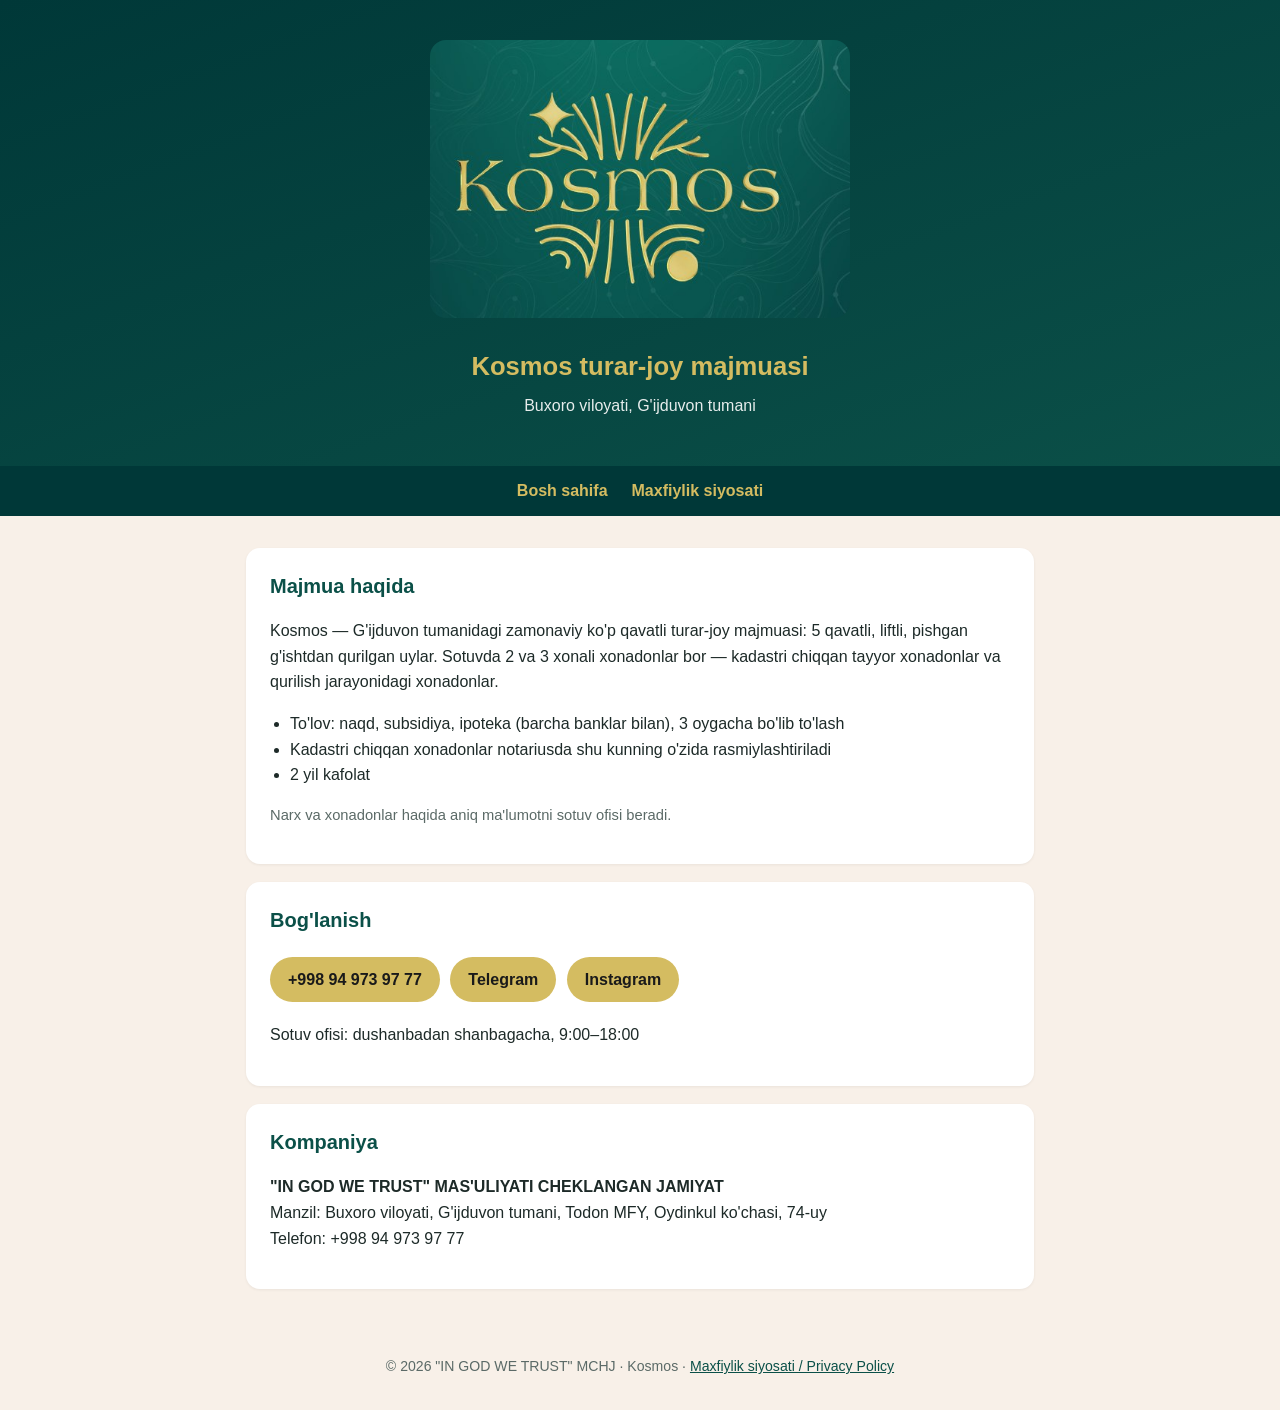
==== index.html @ af7443c2 "Add files via upload" ====
<!doctype html>
<html lang="uz">
<head>
<meta charset="utf-8">
<meta name="viewport" content="width=device-width, initial-scale=1">
<title>Kosmos turar-joy majmuasi — G'ijduvon</title>
<meta name="description" content="Kosmos turar-joy majmuasi, G'ijduvon tumani. Quruvchi: &quot;IN GOD WE TRUST&quot; MCHJ.">
<link rel="stylesheet" href="style.css">
</head>
<body>
<header>
  <img src="logo.jpg" alt="Kosmos logotipi">
  <h1>Kosmos turar-joy majmuasi</h1>
  <p>Buxoro viloyati, G'ijduvon tumani</p>
</header>
<nav><a href="index.html">Bosh sahifa</a><a href="maxfiylik.html">Maxfiylik siyosati</a></nav>
<main>
  <section>
    <h2>Majmua haqida</h2>
    <p>Kosmos — G'ijduvon tumanidagi zamonaviy ko'p qavatli turar-joy majmuasi: 5 qavatli, liftli, pishgan g'ishtdan qurilgan uylar. Sotuvda 2 va 3 xonali xonadonlar bor — kadastri chiqqan tayyor xonadonlar va qurilish jarayonidagi xonadonlar.</p>
    <ul>
      <li>To'lov: naqd, subsidiya, ipoteka (barcha banklar bilan), 3 oygacha bo'lib to'lash</li>
      <li>Kadastri chiqqan xonadonlar notariusda shu kunning o'zida rasmiylashtiriladi</li>
      <li>2 yil kafolat</li>
    </ul>
    <p class="muted">Narx va xonadonlar haqida aniq ma'lumotni sotuv ofisi beradi.</p>
  </section>
  <section class="contact">
    <h2>Bog'lanish</h2>
    <p><a class="btn" href="tel:+998949739777">+998 94 973 97 77</a>
       <a class="btn" href="https://t.me/KosmosTJM1">Telegram</a>
       <a class="btn" href="https://www.instagram.com/kosmos_gijduvon/">Instagram</a></p>
    <p>Sotuv ofisi: dushanbadan shanbagacha, 9:00–18:00</p>
  </section>
  <section>
    <h2>Kompaniya</h2>
    <p><b>"IN GOD WE TRUST" MAS'ULIYATI CHEKLANGAN JAMIYAT</b><br>
       Manzil: Buxoro viloyati, G'ijduvon tumani, Todon MFY, Oydinkul ko'chasi, 74-uy<br>
       Telefon: +998 94 973 97 77</p>
  </section>
</main>
<footer>© 2026 "IN GOD WE TRUST" MCHJ · Kosmos · <a href="maxfiylik.html">Maxfiylik siyosati / Privacy Policy</a></footer>
</body>
</html>
---- style.css ----
:root {
  --green: #0B5048;
  --green-dark: #003838;
  --gold: #D4BC61;
  --cream: #F8F0E8;
  --text: #1d2a28;
  --muted: #5b6a67;
}
* { box-sizing: border-box; }
body {
  margin: 0;
  font-family: -apple-system, "Segoe UI", Roboto, Arial, sans-serif;
  color: var(--text);
  background: var(--cream);
  line-height: 1.6;
}
a { color: var(--green); }
header {
  background: linear-gradient(160deg, var(--green-dark), var(--green));
  color: #fff;
  text-align: center;
  padding: 40px 16px 48px;
}
header img { width: 100%; max-width: 420px; border-radius: 16px; }
header h1 { margin: 20px 0 6px; font-size: 1.6rem; color: var(--gold); font-weight: 700; }
header p { margin: 0; opacity: .9; }
nav { text-align: center; padding: 12px 16px; background: var(--green-dark); }
nav a { color: var(--gold); margin: 0 12px; text-decoration: none; font-weight: 600; }
main { max-width: 820px; margin: 0 auto; padding: 32px 16px 48px; }
section { background: #fff; border-radius: 14px; padding: 22px 24px; margin-bottom: 18px; box-shadow: 0 1px 3px rgba(0,0,0,.06); }
h2 { color: var(--green); margin-top: 0; font-size: 1.25rem; }
h3 { color: var(--green); font-size: 1.05rem; margin-bottom: 4px; }
ul { padding-left: 20px; }
.contact a.btn {
  display: inline-block; background: var(--gold); color: #1a1a1a; text-decoration: none;
  padding: 10px 18px; border-radius: 999px; font-weight: 700; margin: 4px 6px 4px 0;
}
.muted { color: var(--muted); font-size: .92rem; }
footer { text-align: center; color: var(--muted); font-size: .88rem; padding: 0 16px 32px; }
.lang { border-top: 1px solid #e5ddd3; margin-top: 28px; padding-top: 18px; }
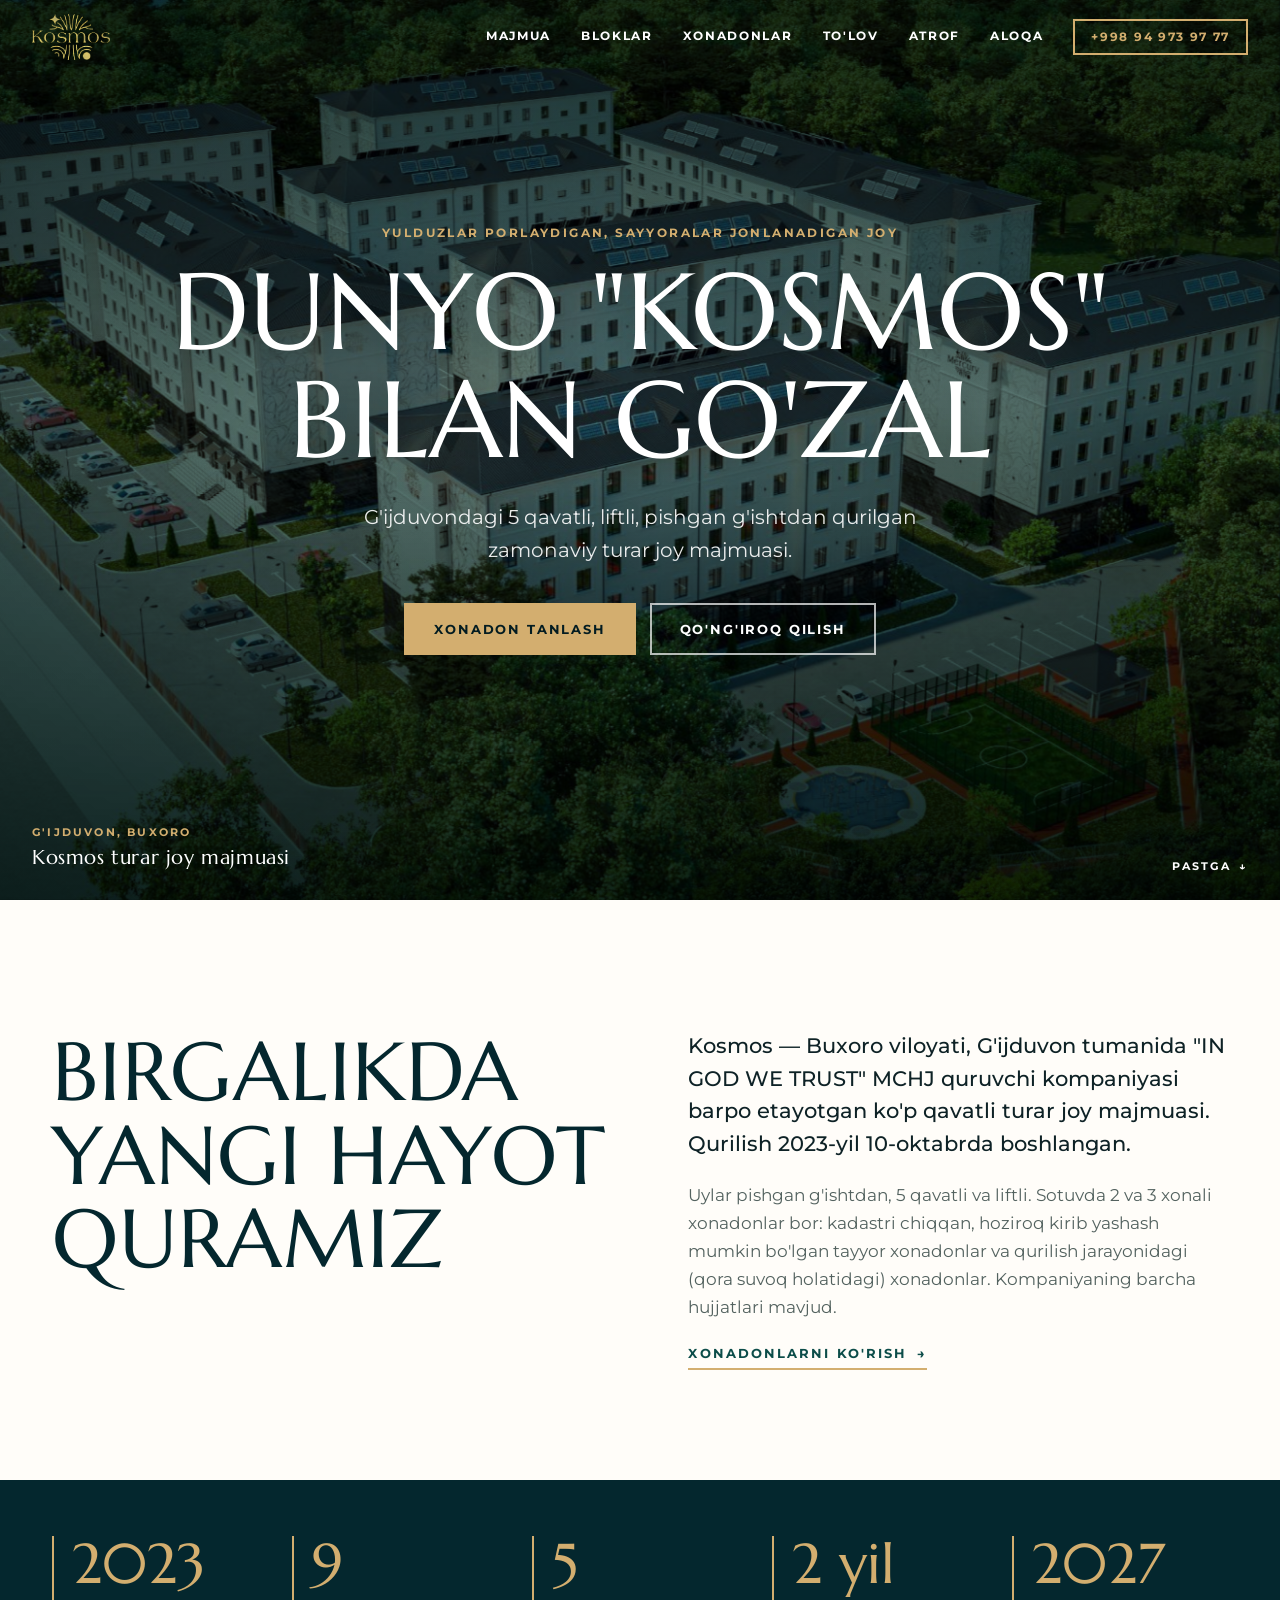
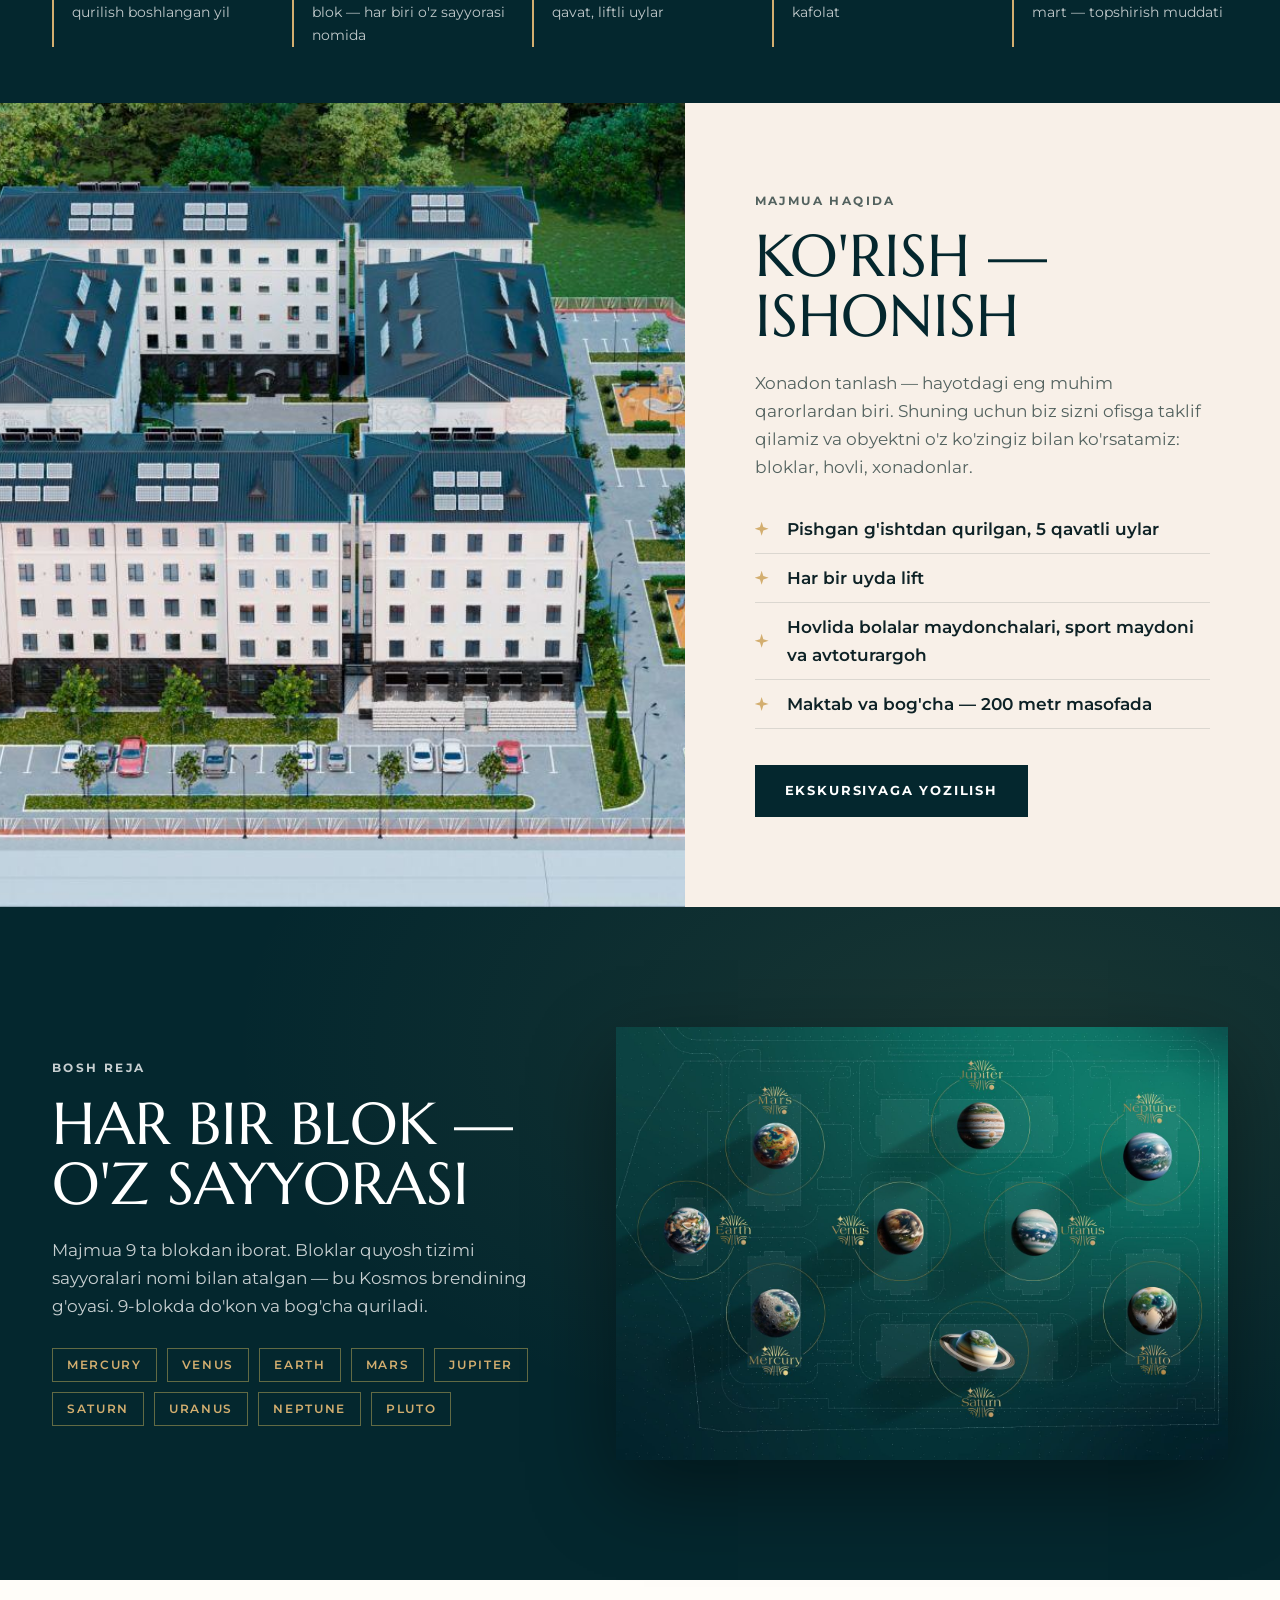
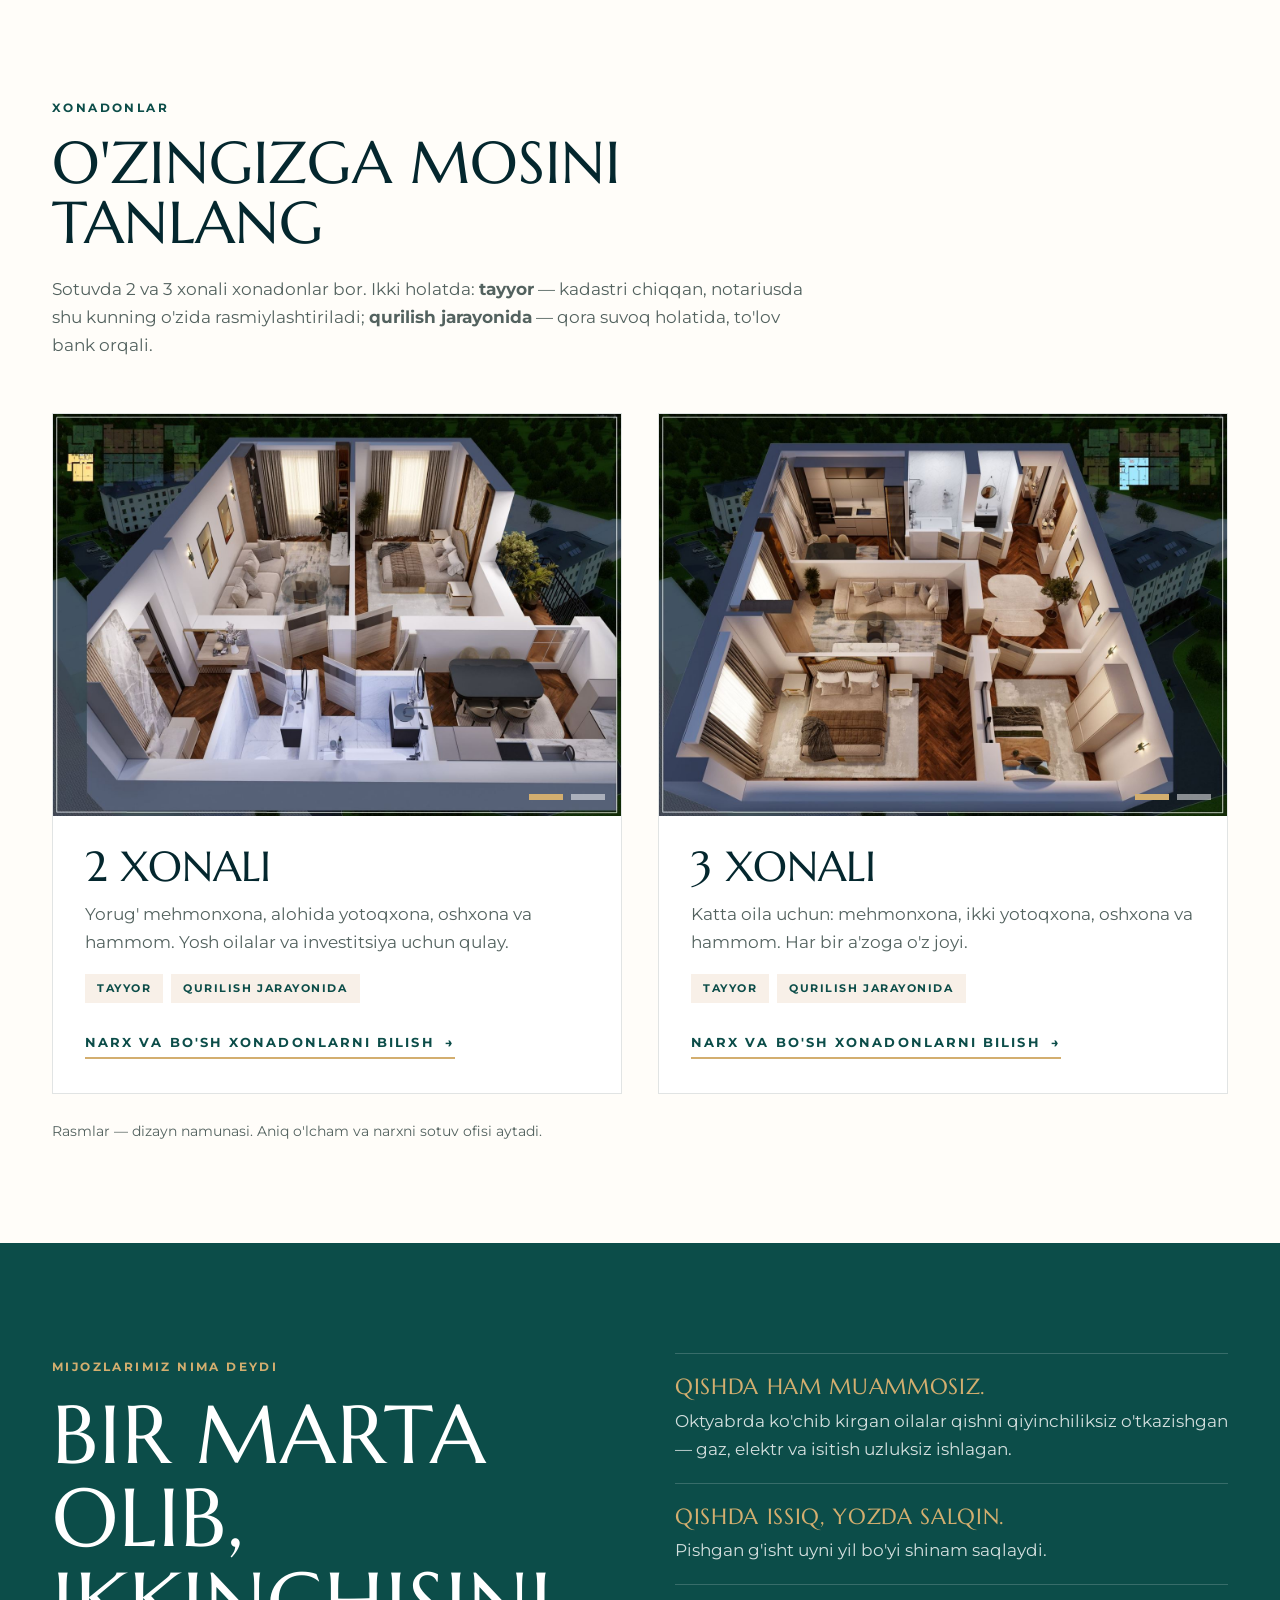
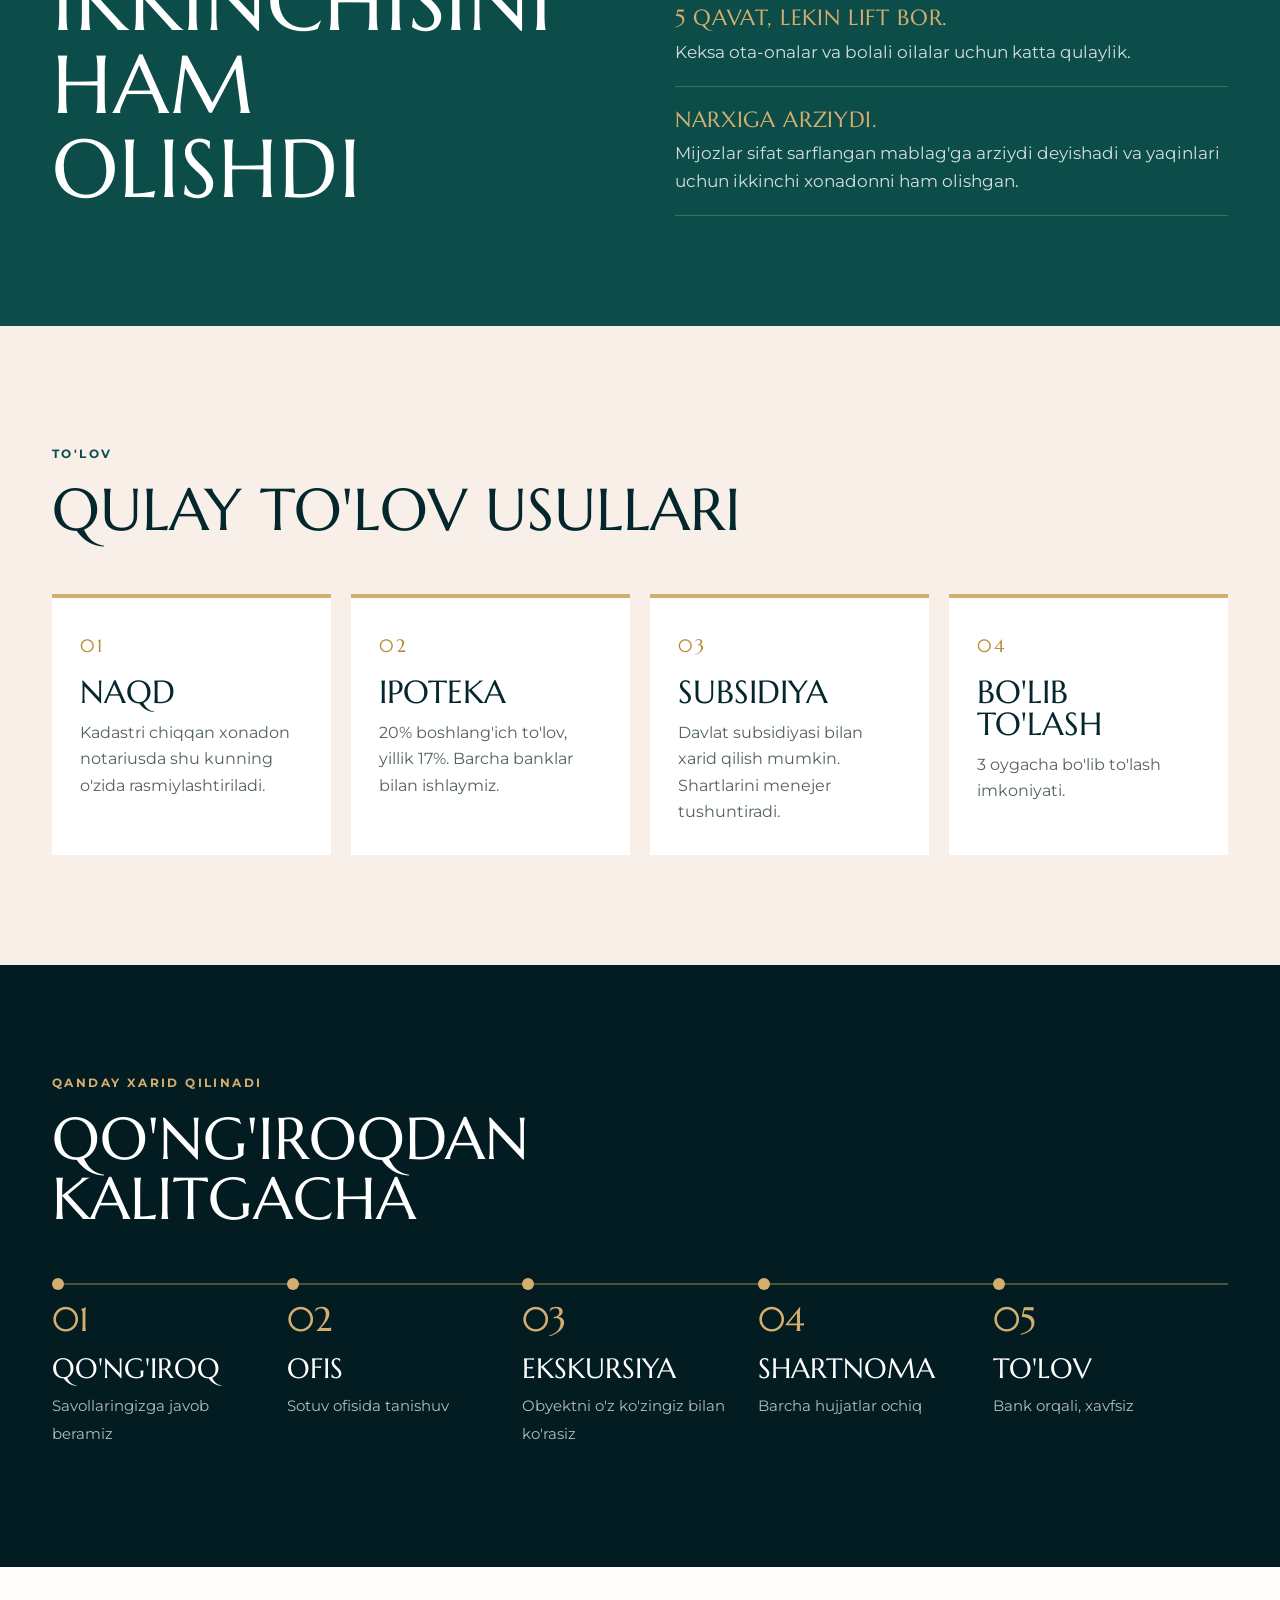
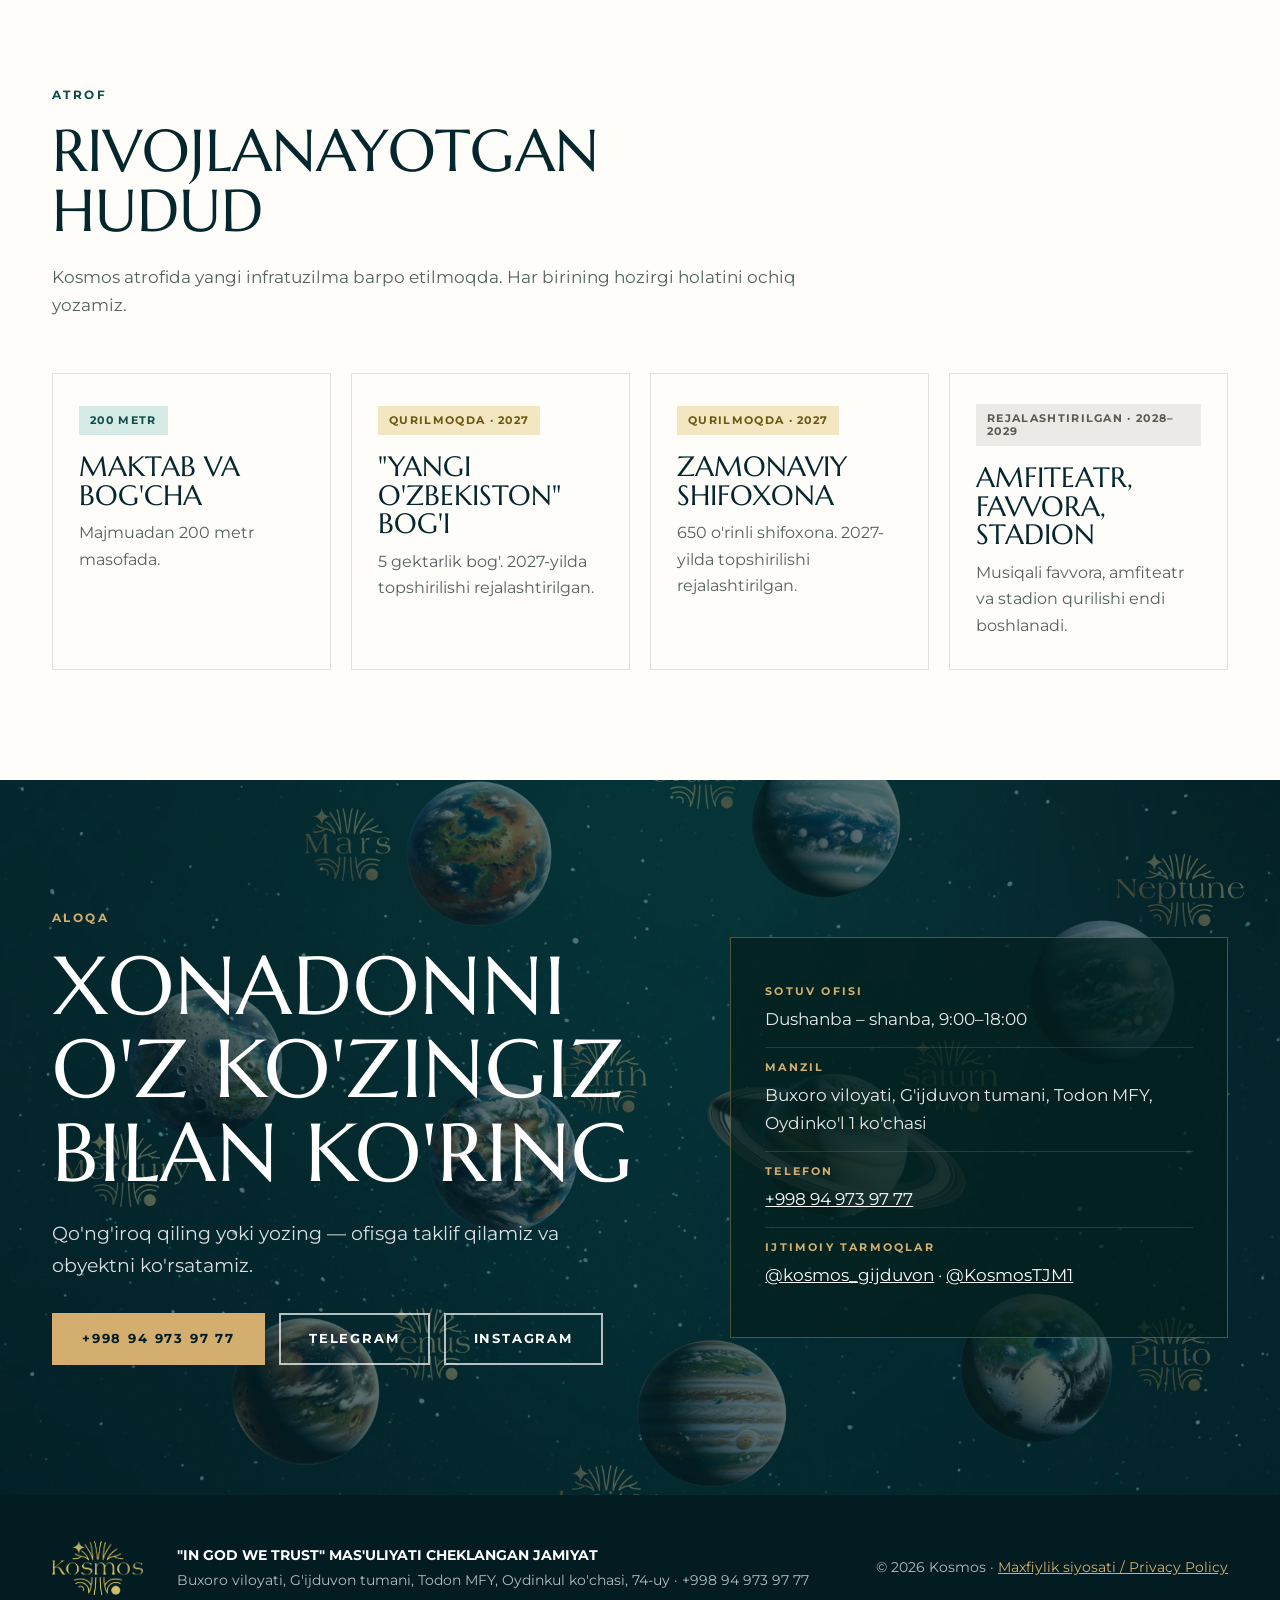
==== commit 7eccfe0b: "Add files via upload" ====
--- a/index.html
+++ b/index.html
@@ -3,42 +3,294 @@
 <head>
 <meta charset="utf-8">
 <meta name="viewport" content="width=device-width, initial-scale=1">
-<title>Kosmos turar-joy majmuasi — G'ijduvon</title>
-<meta name="description" content="Kosmos turar-joy majmuasi, G'ijduvon tumani. Quruvchi: &quot;IN GOD WE TRUST&quot; MCHJ.">
-<link rel="stylesheet" href="style.css">
+<title>Kosmos turar joy majmuasi — G'ijduvon</title>
+<meta name="description" content="Kosmos — G'ijduvondagi 5 qavatli, liftli, pishgan g'ishtdan qurilgan turar joy majmuasi. 2 va 3 xonali xonadonlar: tayyor (kadastrli) va qurilish jarayonidagi. Quruvchi: &quot;IN GOD WE TRUST&quot; MCHJ.">
+<meta name="theme-color" content="#062F2B">
+<meta property="og:title" content="Kosmos turar joy majmuasi — G'ijduvon">
+<meta property="og:description" content="5 qavatli, liftli, pishgan g'ishtdan qurilgan uylar. 2 va 3 xonali xonadonlar.">
+<meta property="og:image" content="https://kosmostjm.uz/majmua.jpg">
+<meta property="og:url" content="https://kosmostjm.uz/">
+<link rel="icon" href="logo-gold.png">
+<link rel="preconnect" href="https://fonts.googleapis.com">
+<link rel="preconnect" href="https://fonts.gstatic.com" crossorigin>
+<link href="https://fonts.googleapis.com/css2?family=Marcellus&family=Montserrat:wght@400;500;600;700&display=swap" rel="stylesheet">
+<link rel="stylesheet" href="site.css">
 </head>
 <body>
-<header>
-  <img src="logo.jpg" alt="Kosmos logotipi">
-  <h1>Kosmos turar-joy majmuasi</h1>
-  <p>Buxoro viloyati, G'ijduvon tumani</p>
+
+<header class="nav" id="nav">
+  <div class="nav__inner">
+    <a class="nav__logo" href="#top" aria-label="Kosmos — bosh sahifa"><img src="logo-gold.png" alt="Kosmos"></a>
+    <nav class="nav__links" id="menu" aria-label="Asosiy menyu">
+      <a href="#majmua">Majmua</a>
+      <a href="#bloklar">Bloklar</a>
+      <a href="#xonadonlar">Xonadonlar</a>
+      <a href="#tolov">To'lov</a>
+      <a href="#atrof">Atrof</a>
+      <a href="#aloqa">Aloqa</a>
+      <a class="nav__call" href="tel:+998949739777">+998 94 973 97 77</a>
+    </nav>
+    <button class="nav__burger" id="burger" aria-label="Menyuni ochish" aria-expanded="false" aria-controls="menu"><span></span><span></span><span></span></button>
+  </div>
 </header>
-<nav><a href="index.html">Bosh sahifa</a><a href="maxfiylik.html">Maxfiylik siyosati</a></nav>
-<main>
-  <section>
-    <h2>Majmua haqida</h2>
-    <p>Kosmos — G'ijduvon tumanidagi zamonaviy ko'p qavatli turar-joy majmuasi: 5 qavatli, liftli, pishgan g'ishtdan qurilgan uylar. Sotuvda 2 va 3 xonali xonadonlar bor — kadastri chiqqan tayyor xonadonlar va qurilish jarayonidagi xonadonlar.</p>
-    <ul>
-      <li>To'lov: naqd, subsidiya, ipoteka (barcha banklar bilan), 3 oygacha bo'lib to'lash</li>
-      <li>Kadastri chiqqan xonadonlar notariusda shu kunning o'zida rasmiylashtiriladi</li>
-      <li>2 yil kafolat</li>
-    </ul>
-    <p class="muted">Narx va xonadonlar haqida aniq ma'lumotni sotuv ofisi beradi.</p>
-  </section>
-  <section class="contact">
-    <h2>Bog'lanish</h2>
-    <p><a class="btn" href="tel:+998949739777">+998 94 973 97 77</a>
-       <a class="btn" href="https://t.me/KosmosTJM1">Telegram</a>
-       <a class="btn" href="https://www.instagram.com/kosmos_gijduvon/">Instagram</a></p>
-    <p>Sotuv ofisi: dushanbadan shanbagacha, 9:00–18:00</p>
-  </section>
-  <section>
-    <h2>Kompaniya</h2>
-    <p><b>"IN GOD WE TRUST" MAS'ULIYATI CHEKLANGAN JAMIYAT</b><br>
-       Manzil: Buxoro viloyati, G'ijduvon tumani, Todon MFY, Oydinkul ko'chasi, 74-uy<br>
-       Telefon: +998 94 973 97 77</p>
+
+<main id="top">
+
+  <!-- HERO -->
+  <section class="hero">
+    <img class="hero__bg" src="majmua.jpg" alt="Kosmos turar joy majmuasining umumiy ko'rinishi">
+    <div class="hero__tint"></div>
+    <div class="hero__content">
+      <p class="eyebrow">Yulduzlar porlaydigan, sayyoralar jonlanadigan joy</p>
+      <h1 class="hero__title">Dunyo "Kosmos"<br>bilan go'zal</h1>
+      <p class="hero__lead">G'ijduvondagi 5 qavatli, liftli, pishgan g'ishtdan qurilgan zamonaviy turar joy majmuasi.</p>
+      <div class="hero__cta">
+        <a class="btn btn--gold" href="#xonadonlar">Xonadon tanlash</a>
+        <a class="btn btn--ghost" href="tel:+998949739777">Qo'ng'iroq qilish</a>
+      </div>
+    </div>
+    <div class="hero__foot">
+      <div class="hero__place"><span>G'ijduvon, Buxoro</span><b>Kosmos turar joy majmuasi</b></div>
+      <a class="hero__scroll" href="#majmua">Pastga <i aria-hidden="true">↓</i></a>
+    </div>
+  </section>
+
+  <!-- INTRO -->
+  <section class="intro reveal" id="majmua">
+    <div class="wrap intro__grid">
+      <h2 class="h-display">Birgalikda<br>yangi hayot<br>quramiz</h2>
+      <div>
+        <p class="lead">Kosmos — Buxoro viloyati, G'ijduvon tumanida "IN GOD WE TRUST" MCHJ quruvchi kompaniyasi barpo etayotgan ko'p qavatli turar joy majmuasi. Qurilish 2023-yil 10-oktabrda boshlangan.</p>
+        <p>Uylar pishgan g'ishtdan, 5 qavatli va liftli. Sotuvda 2 va 3 xonali xonadonlar bor: kadastri chiqqan, hoziroq kirib yashash mumkin bo'lgan tayyor xonadonlar va qurilish jarayonidagi (qora suvoq holatidagi) xonadonlar. Kompaniyaning barcha hujjatlari mavjud.</p>
+        <a class="link-arrow" href="#xonadonlar">Xonadonlarni ko'rish</a>
+      </div>
+    </div>
+  </section>
+
+  <!-- STATS -->
+  <section class="stats">
+    <div class="wrap stats__grid">
+      <div class="stat"><b>2023</b><span>qurilish boshlangan yil</span></div>
+      <div class="stat"><b>9</b><span>blok — har biri o'z sayyorasi nomida</span></div>
+      <div class="stat"><b>5</b><span>qavat, liftli uylar</span></div>
+      <div class="stat"><b>2 yil</b><span>kafolat</span></div>
+      <div class="stat"><b>2027</b><span>mart — topshirish muddati</span></div>
+    </div>
+  </section>
+
+  <!-- SEEING IS BELIEVING -->
+  <section class="split reveal">
+    <div class="split__img"><img src="hero.jpg" alt="Kosmos majmuasi: bloklar, hovli va bolalar maydonchalari" loading="lazy"></div>
+    <div class="split__text">
+      <p class="eyebrow eyebrow--dark">Majmua haqida</p>
+      <h2 class="h-section">Ko'rish — ishonish</h2>
+      <p>Xonadon tanlash — hayotdagi eng muhim qarorlardan biri. Shuning uchun biz sizni ofisga taklif qilamiz va obyektni o'z ko'zingiz bilan ko'rsatamiz: bloklar, hovli, xonadonlar.</p>
+      <ul class="ticks">
+        <li>Pishgan g'ishtdan qurilgan, 5 qavatli uylar</li>
+        <li>Har bir uyda lift</li>
+        <li>Hovlida bolalar maydonchalari, sport maydoni va avtoturargoh</li>
+        <li>Maktab va bog'cha — 200 metr masofada</li>
+      </ul>
+      <a class="btn btn--dark" href="#aloqa">Ekskursiyaga yozilish</a>
+    </div>
+  </section>
+
+  <!-- BLOCKS -->
+  <section class="blocks" id="bloklar">
+    <div class="wrap blocks__grid reveal">
+      <div class="blocks__text">
+        <p class="eyebrow">Bosh reja</p>
+        <h2 class="h-section h-section--light">Har bir blok —<br>o'z sayyorasi</h2>
+        <p>Majmua 9 ta blokdan iborat. Bloklar quyosh tizimi sayyoralari nomi bilan atalgan — bu Kosmos brendining g'oyasi. 9-blokda do'kon va bog'cha quriladi.</p>
+        <ul class="planets">
+          <li>Mercury</li><li>Venus</li><li>Earth</li><li>Mars</li><li>Jupiter</li><li>Saturn</li><li>Uranus</li><li>Neptune</li><li>Pluto</li>
+        </ul>
+      </div>
+      <figure class="blocks__img"><img src="reja-sayyoralar.jpg" alt="Kosmos bosh rejasi: har bir blok o'z sayyorasi nomida" loading="lazy"></figure>
+    </div>
+  </section>
+
+  <!-- APARTMENTS -->
+  <section class="flats" id="xonadonlar">
+    <div class="wrap">
+      <div class="section-head reveal">
+        <p class="eyebrow eyebrow--dark">Xonadonlar</p>
+        <h2 class="h-section">O'zingizga mosini tanlang</h2>
+        <p>Sotuvda 2 va 3 xonali xonadonlar bor. Ikki holatda: <b>tayyor</b> — kadastri chiqqan, notariusda shu kunning o'zida rasmiylashtiriladi; <b>qurilish jarayonida</b> — qora suvoq holatida, to'lov bank orqali.</p>
+      </div>
+      <div class="flats__grid">
+        <article class="flat reveal">
+          <div class="flat__gallery" data-gallery>
+            <img src="2-xonali-1.jpg" alt="2 xonali xonadon dizayn ko'rinishi" loading="lazy">
+            <div class="flat__thumbs">
+              <button aria-label="1-rasm" class="is-on" data-src="2-xonali-1.jpg"></button>
+              <button aria-label="2-rasm" data-src="2-xonali-2.jpg"></button>
+            </div>
+          </div>
+          <div class="flat__body">
+            <h3>2 xonali</h3>
+            <p>Yorug' mehmonxona, alohida yotoqxona, oshxona va hammom. Yosh oilalar va investitsiya uchun qulay.</p>
+            <div class="tags"><span>Tayyor</span><span>Qurilish jarayonida</span></div>
+            <a class="link-arrow" href="https://t.me/KosmosTJM1" target="_blank" rel="noopener">Narx va bo'sh xonadonlarni bilish</a>
+          </div>
+        </article>
+        <article class="flat reveal">
+          <div class="flat__gallery" data-gallery>
+            <img src="3-xonali-1.jpg" alt="3 xonali xonadon dizayn ko'rinishi" loading="lazy">
+            <div class="flat__thumbs">
+              <button aria-label="1-rasm" class="is-on" data-src="3-xonali-1.jpg"></button>
+              <button aria-label="2-rasm" data-src="3-xonali-2.jpg"></button>
+            </div>
+          </div>
+          <div class="flat__body">
+            <h3>3 xonali</h3>
+            <p>Katta oila uchun: mehmonxona, ikki yotoqxona, oshxona va hammom. Har bir a'zoga o'z joyi.</p>
+            <div class="tags"><span>Tayyor</span><span>Qurilish jarayonida</span></div>
+            <a class="link-arrow" href="https://t.me/KosmosTJM1" target="_blank" rel="noopener">Narx va bo'sh xonadonlarni bilish</a>
+          </div>
+        </article>
+      </div>
+      <p class="note">Rasmlar — dizayn namunasi. Aniq o'lcham va narxni sotuv ofisi aytadi.</p>
+    </div>
+  </section>
+
+  <!-- CLIENTS -->
+  <section class="voices reveal">
+    <div class="wrap voices__grid">
+      <div>
+        <p class="eyebrow">Mijozlarimiz nima deydi</p>
+        <h2 class="h-display h-display--light">Bir marta olib,<br>ikkinchisini ham<br>olishdi</h2>
+      </div>
+      <ul class="voices__list">
+        <li><b>Qishda ham muammosiz.</b> Oktyabrda ko'chib kirgan oilalar qishni qiyinchiliksiz o'tkazishgan — gaz, elektr va isitish uzluksiz ishlagan.</li>
+        <li><b>Qishda issiq, yozda salqin.</b> Pishgan g'isht uyni yil bo'yi shinam saqlaydi.</li>
+        <li><b>5 qavat, lekin lift bor.</b> Keksa ota-onalar va bolali oilalar uchun katta qulaylik.</li>
+        <li><b>Narxiga arziydi.</b> Mijozlar sifat sarflangan mablag'ga arziydi deyishadi va yaqinlari uchun ikkinchi xonadonni ham olishgan.</li>
+      </ul>
+    </div>
+  </section>
+
+  <!-- PAYMENT -->
+  <section class="pay" id="tolov">
+    <div class="wrap">
+      <div class="section-head reveal">
+        <p class="eyebrow eyebrow--dark">To'lov</p>
+        <h2 class="h-section">Qulay to'lov usullari</h2>
+      </div>
+      <div class="pay__grid">
+        <div class="card reveal"><span class="card__n">01</span><h3>Naqd</h3><p>Kadastri chiqqan xonadon notariusda shu kunning o'zida rasmiylashtiriladi.</p></div>
+        <div class="card reveal"><span class="card__n">02</span><h3>Ipoteka</h3><p>20% boshlang'ich to'lov, yillik 17%. Barcha banklar bilan ishlaymiz.</p></div>
+        <div class="card reveal"><span class="card__n">03</span><h3>Subsidiya</h3><p>Davlat subsidiyasi bilan xarid qilish mumkin. Shartlarini menejer tushuntiradi.</p></div>
+        <div class="card reveal"><span class="card__n">04</span><h3>Bo'lib to'lash</h3><p>3 oygacha bo'lib to'lash imkoniyati.</p></div>
+      </div>
+    </div>
+  </section>
+
+  <!-- PROCESS -->
+  <section class="steps">
+    <div class="wrap">
+      <div class="section-head reveal">
+        <p class="eyebrow">Qanday xarid qilinadi</p>
+        <h2 class="h-section h-section--light">Qo'ng'iroqdan kalitgacha</h2>
+      </div>
+      <ol class="steps__list reveal">
+        <li><b>Qo'ng'iroq</b><span>Savollaringizga javob beramiz</span></li>
+        <li><b>Ofis</b><span>Sotuv ofisida tanishuv</span></li>
+        <li><b>Ekskursiya</b><span>Obyektni o'z ko'zingiz bilan ko'rasiz</span></li>
+        <li><b>Shartnoma</b><span>Barcha hujjatlar ochiq</span></li>
+        <li><b>To'lov</b><span>Bank orqali, xavfsiz</span></li>
+      </ol>
+    </div>
+  </section>
+
+  <!-- NEIGHBOURHOOD -->
+  <section class="near" id="atrof">
+    <div class="wrap">
+      <div class="section-head reveal">
+        <p class="eyebrow eyebrow--dark">Atrof</p>
+        <h2 class="h-section">Rivojlanayotgan hudud</h2>
+        <p>Kosmos atrofida yangi infratuzilma barpo etilmoqda. Har birining hozirgi holatini ochiq yozamiz.</p>
+      </div>
+      <div class="near__grid">
+        <div class="place reveal"><span class="pill pill--ok">200 metr</span><h3>Maktab va bog'cha</h3><p>Majmuadan 200 metr masofada.</p></div>
+        <div class="place reveal"><span class="pill">Qurilmoqda · 2027</span><h3>"Yangi O'zbekiston" bog'i</h3><p>5 gektarlik bog'. 2027-yilda topshirilishi rejalashtirilgan.</p></div>
+        <div class="place reveal"><span class="pill">Qurilmoqda · 2027</span><h3>Zamonaviy shifoxona</h3><p>650 o'rinli shifoxona. 2027-yilda topshirilishi rejalashtirilgan.</p></div>
+        <div class="place reveal"><span class="pill pill--plan">Rejalashtirilgan · 2028–2029</span><h3>Amfiteatr, favvora, stadion</h3><p>Musiqali favvora, amfiteatr va stadion qurilishi endi boshlanadi.</p></div>
+      </div>
+    </div>
+  </section>
+
+  <!-- CTA / CONTACT -->
+  <section class="cta" id="aloqa">
+    <div class="cta__bg" aria-hidden="true"></div>
+    <div class="wrap cta__grid reveal">
+      <div>
+        <p class="eyebrow">Aloqa</p>
+        <h2 class="h-display h-display--light">Xonadonni<br>o'z ko'zingiz<br>bilan ko'ring</h2>
+        <p class="cta__lead">Qo'ng'iroq qiling yoki yozing — ofisga taklif qilamiz va obyektni ko'rsatamiz.</p>
+        <div class="hero__cta">
+          <a class="btn btn--gold" href="tel:+998949739777">+998 94 973 97 77</a>
+          <a class="btn btn--ghost" href="https://t.me/KosmosTJM1" target="_blank" rel="noopener">Telegram</a>
+          <a class="btn btn--ghost" href="https://www.instagram.com/kosmos_gijduvon/" target="_blank" rel="noopener">Instagram</a>
+        </div>
+      </div>
+      <dl class="cta__info">
+        <div><dt>Sotuv ofisi</dt><dd>Dushanba – shanba, 9:00–18:00</dd></div>
+        <div><dt>Manzil</dt><dd>Buxoro viloyati, G'ijduvon tumani, Todon MFY, Oydinko'l 1 ko'chasi</dd></div>
+        <div><dt>Telefon</dt><dd><a href="tel:+998949739777">+998 94 973 97 77</a></dd></div>
+        <div><dt>Ijtimoiy tarmoqlar</dt><dd><a href="https://www.instagram.com/kosmos_gijduvon/" target="_blank" rel="noopener">@kosmos_gijduvon</a> · <a href="https://t.me/KosmosTJM1" target="_blank" rel="noopener">@KosmosTJM1</a></dd></div>
+      </dl>
+    </div>
   </section>
 </main>
-<footer>© 2026 "IN GOD WE TRUST" MCHJ · Kosmos · <a href="maxfiylik.html">Maxfiylik siyosati / Privacy Policy</a></footer>
+
+<footer class="foot">
+  <div class="wrap foot__grid">
+    <img src="logo-gold.png" alt="Kosmos" class="foot__logo">
+    <div>
+      <p><b>"IN GOD WE TRUST" MAS'ULIYATI CHEKLANGAN JAMIYAT</b></p>
+      <p>Buxoro viloyati, G'ijduvon tumani, Todon MFY, Oydinkul ko'chasi, 74-uy · +998 94 973 97 77</p>
+    </div>
+    <p class="foot__legal">© 2026 Kosmos · <a href="maxfiylik.html">Maxfiylik siyosati / Privacy Policy</a></p>
+  </div>
+</footer>
+
+<script>
+(function () {
+  var nav = document.getElementById('nav');
+  var burger = document.getElementById('burger');
+  function onScroll() { nav.classList.toggle('nav--solid', window.scrollY > 40); }
+  window.addEventListener('scroll', onScroll, { passive: true });
+  onScroll();
+
+  burger.addEventListener('click', function () {
+    var open = nav.classList.toggle('nav--open');
+    burger.setAttribute('aria-expanded', open ? 'true' : 'false');
+  });
+  document.querySelectorAll('#menu a').forEach(function (a) {
+    a.addEventListener('click', function () { nav.classList.remove('nav--open'); burger.setAttribute('aria-expanded', 'false'); });
+  });
+
+  document.querySelectorAll('[data-gallery]').forEach(function (g) {
+    var img = g.querySelector('img');
+    g.querySelectorAll('button').forEach(function (b) {
+      b.addEventListener('click', function () {
+        img.src = b.getAttribute('data-src');
+        g.querySelectorAll('button').forEach(function (x) { x.classList.remove('is-on'); });
+        b.classList.add('is-on');
+      });
+    });
+  });
+
+  var items = document.querySelectorAll('.reveal');
+  if ('IntersectionObserver' in window && !window.matchMedia('(prefers-reduced-motion: reduce)').matches) {
+    document.documentElement.classList.add('js-reveal');
+    var io = new IntersectionObserver(function (entries) {
+      entries.forEach(function (e) { if (e.isIntersecting) { e.target.classList.add('is-in'); io.unobserve(e.target); } });
+    }, { rootMargin: '0px 0px -8% 0px' });
+    items.forEach(function (el) { io.observe(el); });
+  }
+})();
+</script>
 </body>
 </html>
--- a/site.css
+++ b/site.css
@@ -0,0 +1,236 @@
+/* Brend ranglari — "Kosmos" brendbukidan (Проектная документация, 2024) */
+:root {
+  --pine: #0F7969;      /* Pine-green, asosiy */
+  --emerald: #0C4D49;   /* Blue-green, ikkinchi */
+  --deep: #04272E;      /* Dark-green, qo'shimcha */
+  --deeper: #031C21;
+  --gold: #D3AE6F;      /* Fawn */
+  --gold-light: #FAE298;/* Flavescent */
+  --gold-2: #B78B32;    /* Camel */
+  --cream: #F8F0E8;
+  --gray: #E7EBEC;
+  --paper: #FFFDF9;
+  --ink: #0E2226;
+  --muted: #53625F;
+  --line: rgba(14, 34, 38, .12);
+  --serif: "Marcellus", "Americana", Georgia, serif;           /* sarlavha (brend: Americana) */
+  --cond: "Montserrat", "Proxima Nova", "Segoe UI", sans-serif; /* yorliq va tugmalar */
+  --sans: "Montserrat", "Proxima Nova", "Segoe UI", Arial, sans-serif; /* matn (brend: Proxima Nova) */
+  --wrap: 1240px;
+}
+
+*, *::before, *::after { box-sizing: border-box; }
+html { scroll-behavior: smooth; }
+body { margin: 0; background: var(--paper); color: var(--ink); font: 400 17px/1.65 var(--sans); -webkit-font-smoothing: antialiased; }
+img { max-width: 100%; display: block; }
+a { color: inherit; }
+.wrap { max-width: var(--wrap); margin: 0 auto; padding: 0 32px; }
+
+/* ---------- type ---------- */
+.eyebrow { font: 700 12px/1.3 var(--cond); letter-spacing: .2em; text-transform: uppercase; color: var(--gold); margin: 0 0 18px; }
+.eyebrow--dark { color: var(--emerald); }
+.h-display { font: 400 clamp(44px, 6.4vw, 92px)/1.02 var(--serif); text-transform: uppercase; letter-spacing: .01em; margin: 0; color: var(--deep); }
+.h-display--light { color: #fff; }
+.h-section { font: 400 clamp(36px, 4.6vw, 64px)/1.02 var(--serif); text-transform: uppercase; margin: 0 0 22px; color: var(--deep); }
+.h-section--light { color: #fff; }
+.lead { font-size: 21px; line-height: 1.55; font-weight: 500; color: var(--ink); margin-top: 0; }
+.link-arrow { display: inline-flex; align-items: center; gap: 10px; font: 700 13px/1.3 var(--cond); letter-spacing: .16em; text-transform: uppercase; text-decoration: none; color: var(--emerald); border-bottom: 2px solid var(--gold); padding-bottom: 6px; }
+.link-arrow::after { content: "→"; transition: transform .2s; }
+.link-arrow:hover::after { transform: translateX(5px); }
+
+/* ---------- buttons ---------- */
+.btn { display: inline-flex; align-items: center; justify-content: center; min-height: 52px; padding: 0 28px; font: 700 13px/1 var(--cond); letter-spacing: .14em; text-transform: uppercase; text-decoration: none; border: 2px solid transparent; transition: background .2s, color .2s, border-color .2s; }
+.btn--gold { background: var(--gold); color: var(--deeper); }
+.btn--gold:hover { background: #E3CD78; }
+.btn--ghost { border-color: rgba(255,255,255,.7); color: #fff; }
+.btn--ghost:hover { background: #fff; color: var(--deep); }
+.btn--dark { background: var(--deep); color: #fff; margin-top: 10px; }
+.btn--dark:hover { background: var(--emerald); }
+
+/* ---------- nav ---------- */
+.nav { position: fixed; inset: 0 0 auto; z-index: 50; transition: background .3s, box-shadow .3s; }
+.nav__inner { max-width: 1400px; margin: 0 auto; padding: 14px 32px; display: flex; align-items: center; justify-content: space-between; gap: 24px; }
+.nav__logo img { height: 46px; width: auto; }
+.nav__links { display: flex; align-items: center; gap: 30px; }
+.nav__links a { font: 700 12px/1 var(--cond); letter-spacing: .14em; text-transform: uppercase; color: #fff; text-decoration: none; padding: 8px 0; border-bottom: 2px solid transparent; }
+.nav__links a:hover { border-color: var(--gold); }
+.nav__links .nav__call { border: 2px solid var(--gold); padding: 10px 16px; color: var(--gold); }
+.nav__links .nav__call:hover { background: var(--gold); color: var(--deeper); }
+.nav--solid { background: rgba(4, 31, 28, .96); box-shadow: 0 8px 30px rgba(0,0,0,.18); }
+.nav__burger { display: none; width: 44px; height: 44px; background: none; border: 0; padding: 10px; cursor: pointer; }
+.nav__burger span { display: block; height: 2px; background: #fff; margin: 6px 0; transition: transform .25s, opacity .25s; }
+
+/* ---------- hero ---------- */
+.hero { position: relative; min-height: 100vh; min-height: 100svh; display: flex; align-items: center; justify-content: center; overflow: hidden; background: var(--deep); color: #fff; text-align: center; }
+.hero__bg { position: absolute; inset: 0; width: 100%; height: 100%; object-fit: cover; transform: scale(1.06); animation: drift 22s ease-out forwards; }
+.hero__tint { position: absolute; inset: 0; background: linear-gradient(180deg, rgba(6,47,43,.78) 0%, rgba(11,80,72,.55) 45%, rgba(4,31,28,.88) 100%); mix-blend-mode: multiply; }
+.hero__tint::after { content: ""; position: absolute; inset: 0; background: radial-gradient(ellipse at 50% 45%, rgba(4,31,28,0) 0%, rgba(4,31,28,.55) 100%); }
+.hero__content { position: relative; z-index: 2; padding: 120px 24px 140px; max-width: 1100px; }
+.hero__title { font: 400 clamp(46px, 8.4vw, 128px)/1 var(--serif); text-transform: uppercase; margin: 0 0 26px; text-shadow: 0 4px 30px rgba(0,0,0,.25); }
+.hero__lead { font-size: clamp(17px, 1.6vw, 21px); max-width: 640px; margin: 0 auto 36px; color: rgba(255,255,255,.9); }
+.hero__cta { display: flex; flex-wrap: wrap; gap: 14px; justify-content: center; }
+.hero__foot { position: absolute; z-index: 2; left: 0; right: 0; bottom: 0; display: flex; justify-content: space-between; align-items: flex-end; padding: 0 32px 28px; text-align: left; }
+.hero__place span { display: block; font: 700 11px/1 var(--cond); letter-spacing: .2em; text-transform: uppercase; color: var(--gold); margin-bottom: 6px; }
+.hero__place b { font: 400 20px/1.2 var(--serif); letter-spacing: .03em; }
+.hero__scroll { font: 700 11px/1 var(--cond); letter-spacing: .2em; text-transform: uppercase; text-decoration: none; color: #fff; display: flex; align-items: center; gap: 8px; }
+.hero__scroll i { font-style: normal; display: inline-block; animation: bob 1.8s ease-in-out infinite; }
+@keyframes drift { to { transform: scale(1); } }
+@keyframes bob { 50% { transform: translateY(5px); } }
+
+/* ---------- intro ---------- */
+.intro { padding: 130px 0 110px; }
+.intro__grid { display: grid; grid-template-columns: 1.05fr 1fr; gap: 70px; align-items: start; }
+.intro p { color: var(--muted); }
+.intro .lead { color: var(--ink); }
+
+/* ---------- stats ---------- */
+.stats { background: var(--deep); color: #fff; padding: 56px 0; }
+.stats__grid { display: grid; grid-template-columns: repeat(5, 1fr); gap: 24px; }
+.stat { border-left: 2px solid var(--gold); padding-left: 18px; }
+.stat b { display: block; font: 400 clamp(40px, 4.4vw, 60px)/1 var(--serif); color: var(--gold); }
+.stat span { display: block; margin-top: 8px; font-size: 14px; color: rgba(255,255,255,.75); }
+
+/* ---------- split ---------- */
+.split { display: grid; grid-template-columns: 1.15fr 1fr; background: var(--cream); }
+.split__img img { width: 100%; height: 100%; object-fit: cover; min-height: 460px; }
+.split__text { padding: 90px 70px; align-self: center; }
+.split__text > p { color: var(--muted); }
+.ticks { list-style: none; padding: 0; margin: 24px 0 26px; }
+.ticks li { position: relative; padding: 10px 0 10px 32px; border-bottom: 1px solid var(--line); font-weight: 600; }
+.ticks li::before { content: ""; position: absolute; left: 0; top: 50%; width: 14px; height: 14px; margin-top: -7px; background: var(--gold); clip-path: polygon(50% 0, 62% 38%, 100% 50%, 62% 62%, 50% 100%, 38% 62%, 0 50%, 38% 38%); }
+
+/* ---------- blocks ---------- */
+.blocks { background: var(--deep) radial-gradient(ellipse at 80% 20%, rgba(212,188,97,.10), transparent 55%); color: #fff; padding: 120px 0; }
+.blocks__grid { display: grid; grid-template-columns: .9fr 1.1fr; gap: 64px; align-items: center; }
+.blocks__text p { color: rgba(255,255,255,.78); }
+.planets { list-style: none; padding: 0; margin: 28px 0 0; display: flex; flex-wrap: wrap; gap: 10px; }
+.planets li { font: 600 12px/1 var(--cond); letter-spacing: .14em; text-transform: uppercase; color: var(--gold); border: 1px solid rgba(212,188,97,.45); padding: 10px 14px; }
+.blocks__img { margin: 0; }
+.blocks__img img { width: 100%; box-shadow: 0 30px 80px rgba(0,0,0,.4); }
+
+/* ---------- section head ---------- */
+.section-head { max-width: 760px; margin-bottom: 54px; }
+.section-head > p:not(.eyebrow) { color: var(--muted); }
+.steps .section-head > p:not(.eyebrow) { color: rgba(255,255,255,.75); }
+
+/* ---------- flats ---------- */
+.flats { padding: 120px 0 100px; }
+.flats__grid { display: grid; grid-template-columns: 1fr 1fr; gap: 36px; }
+.flat { background: #fff; border: 1px solid var(--line); display: flex; flex-direction: column; }
+.flat__gallery { position: relative; background: var(--deep); aspect-ratio: 1400 / 990; overflow: hidden; }
+.flat__gallery img { width: 100%; height: 100%; object-fit: cover; transition: transform .6s; }
+.flat:hover .flat__gallery img { transform: scale(1.03); }
+.flat__thumbs { position: absolute; right: 16px; bottom: 16px; display: flex; gap: 8px; }
+.flat__thumbs button { width: 34px; height: 6px; border: 0; padding: 0; background: rgba(255,255,255,.5); cursor: pointer; }
+.flat__thumbs button.is-on { background: var(--gold); }
+.flat__body { padding: 30px 32px 34px; }
+.flat__body h3 { font: 400 42px/1 var(--serif); text-transform: uppercase; margin: 0 0 12px; color: var(--deep); }
+.flat__body p { color: var(--muted); margin: 0 0 18px; }
+.tags { display: flex; flex-wrap: wrap; gap: 8px; margin-bottom: 24px; }
+.tags span { font: 700 11px/1 var(--cond); letter-spacing: .14em; text-transform: uppercase; background: var(--cream); color: var(--emerald); padding: 9px 12px; }
+.note { margin: 26px 0 0; font-size: 14px; color: var(--muted); }
+
+/* ---------- voices ---------- */
+.voices { background: var(--emerald); color: #fff; padding: 110px 0; }
+.voices__grid { display: grid; grid-template-columns: 1fr 1fr; gap: 70px; align-items: center; }
+.voices__list { list-style: none; margin: 0; padding: 0; }
+.voices__list li { padding: 20px 0; border-bottom: 1px solid rgba(255,255,255,.18); color: rgba(255,255,255,.82); }
+.voices__list li:first-child { border-top: 1px solid rgba(255,255,255,.18); }
+.voices__list b { display: block; font: 400 22px/1.2 var(--serif); letter-spacing: .03em; text-transform: uppercase; color: var(--gold); margin-bottom: 6px; }
+
+/* ---------- pay ---------- */
+.pay { padding: 120px 0 110px; background: var(--cream); }
+.pay__grid { display: grid; grid-template-columns: repeat(4, 1fr); gap: 20px; }
+.card { background: #fff; padding: 34px 28px 30px; border-top: 4px solid var(--gold); }
+.card__n { font: 400 18px/1 var(--serif); color: var(--gold-2); letter-spacing: .1em; }
+.card h3 { font: 400 32px/1 var(--serif); text-transform: uppercase; color: var(--deep); margin: 16px 0 12px; }
+.card p { margin: 0; color: var(--muted); font-size: 16px; }
+
+/* ---------- steps ---------- */
+.steps { background: var(--deeper); color: #fff; padding: 110px 0; }
+.steps__list { list-style: none; counter-reset: s; margin: 0; padding: 0; display: grid; grid-template-columns: repeat(5, 1fr); }
+.steps__list li { counter-increment: s; position: relative; padding: 70px 22px 10px 0; border-top: 2px solid rgba(212,188,97,.35); }
+.steps__list li::before { content: "0" counter(s); position: absolute; top: 18px; left: 0; font: 400 34px/1 var(--serif); color: var(--gold); }
+.steps__list li::after { content: ""; position: absolute; top: -7px; left: 0; width: 12px; height: 12px; background: var(--gold); border-radius: 50%; }
+.steps__list b { display: block; font: 400 28px/1 var(--serif); text-transform: uppercase; margin-bottom: 8px; }
+.steps__list span { color: rgba(255,255,255,.7); font-size: 15px; }
+
+/* ---------- near ---------- */
+.near { padding: 120px 0 110px; }
+.near__grid { display: grid; grid-template-columns: repeat(4, 1fr); gap: 20px; }
+.place { border: 1px solid var(--line); padding: 30px 26px; }
+.place h3 { font: 400 28px/1.02 var(--serif); text-transform: uppercase; color: var(--deep); margin: 18px 0 10px; }
+.place p { margin: 0; color: var(--muted); font-size: 16px; }
+.pill { display: inline-block; font: 700 11px/1.2 var(--cond); letter-spacing: .12em; text-transform: uppercase; padding: 8px 11px; background: #F3E7C2; color: #6D5512; }
+.pill--ok { background: #D7EBE6; color: var(--emerald); }
+.pill--plan { background: #ECEAE6; color: #5D5A52; }
+
+/* ---------- cta ---------- */
+.cta { position: relative; overflow: hidden; background: var(--deep); color: #fff; padding: 130px 0; }
+.cta__bg { position: absolute; inset: 0; background: url("sayyoralar.jpg") center/cover; opacity: .35; }
+.cta__grid { position: relative; display: grid; grid-template-columns: 1.1fr .9fr; gap: 70px; align-items: center; }
+.cta .hero__cta { justify-content: flex-start; }
+.cta__lead { color: rgba(255,255,255,.85); font-size: 19px; margin: 24px 0 32px; max-width: 520px; }
+.cta__info { margin: 0; background: rgba(4,31,28,.72); border: 1px solid rgba(212,188,97,.35); padding: 34px; }
+.cta__info div { padding: 14px 0; border-bottom: 1px solid rgba(255,255,255,.12); }
+.cta__info div:last-child { border-bottom: 0; }
+.cta__info dt { font: 700 11px/1 var(--cond); letter-spacing: .2em; text-transform: uppercase; color: var(--gold); margin-bottom: 8px; }
+.cta__info dd { margin: 0; color: rgba(255,255,255,.9); }
+.cta__info a { color: #fff; }
+
+/* ---------- footer ---------- */
+.foot { background: var(--deeper); color: rgba(255,255,255,.7); padding: 46px 0; font-size: 14px; }
+.foot__grid { display: grid; grid-template-columns: auto 1fr auto; gap: 34px; align-items: center; }
+.foot__logo { height: 54px; width: auto; }
+.foot p { margin: 2px 0; }
+.foot b { color: #fff; }
+.foot a { color: var(--gold); }
+
+/* ---------- reveal ---------- */
+.js-reveal .reveal { opacity: 0; transform: translateY(26px); transition: opacity .8s ease, transform .8s ease; }
+.js-reveal .reveal.is-in { opacity: 1; transform: none; }
+
+/* ---------- responsive ---------- */
+@media (max-width: 1080px) {
+  .stats__grid { grid-template-columns: repeat(3, 1fr); }
+  .pay__grid, .near__grid { grid-template-columns: 1fr 1fr; }
+  .steps__list { grid-template-columns: 1fr 1fr 1fr; row-gap: 30px; }
+  .split__text { padding: 70px 44px; }
+}
+@media (max-width: 900px) {
+  .nav__burger { display: block; }
+  .nav__links { position: fixed; inset: 74px 0 auto; flex-direction: column; align-items: stretch; gap: 0; background: rgba(4,31,28,.98); padding: 10px 24px 26px; transform: translateY(-120%); transition: transform .3s; max-height: calc(100vh - 74px); overflow-y: auto; }
+  .nav__links a { padding: 16px 0; border-bottom: 1px solid rgba(255,255,255,.08); font-size: 17px; }
+  .nav__links .nav__call { margin-top: 16px; text-align: center; }
+  .nav--open { background: rgba(4,31,28,.98); }
+  .nav--open .nav__links { transform: none; }
+  .nav--open .nav__burger span:nth-child(1) { transform: translateY(8px) rotate(45deg); }
+  .nav--open .nav__burger span:nth-child(2) { opacity: 0; }
+  .nav--open .nav__burger span:nth-child(3) { transform: translateY(-8px) rotate(-45deg); }
+  .intro__grid, .blocks__grid, .voices__grid, .cta__grid, .split, .flats__grid { grid-template-columns: 1fr; }
+  .intro__grid, .blocks__grid, .voices__grid, .cta__grid { gap: 36px; }
+  .split__img img { min-height: 300px; }
+  .foot__grid { grid-template-columns: 1fr; gap: 16px; }
+}
+@media (max-width: 600px) {
+  body { font-size: 16px; }
+  .wrap { padding: 0 16px; }
+  .nav__inner { padding: 12px 16px; }
+  .nav__logo img { height: 40px; }
+  .hero__content { padding: 110px 16px 150px; }
+  .hero__cta .btn { width: 100%; }
+  .hero__foot { padding: 0 16px 22px; }
+  .intro, .flats, .pay, .near { padding: 80px 0 70px; }
+  .blocks, .voices, .steps, .cta { padding: 80px 0; }
+  .stats__grid { grid-template-columns: 1fr 1fr; }
+  .pay__grid, .near__grid { grid-template-columns: 1fr; }
+  .steps__list { grid-template-columns: 1fr; }
+  .split__text { padding: 56px 16px; }
+  .flat__body { padding: 24px 20px 28px; }
+  .cta__info { padding: 22px; }
+  .lead { font-size: 18px; }
+}
+@media (prefers-reduced-motion: reduce) {
+  html { scroll-behavior: auto; }
+  .hero__bg, .hero__scroll i { animation: none; transform: none; }
+}
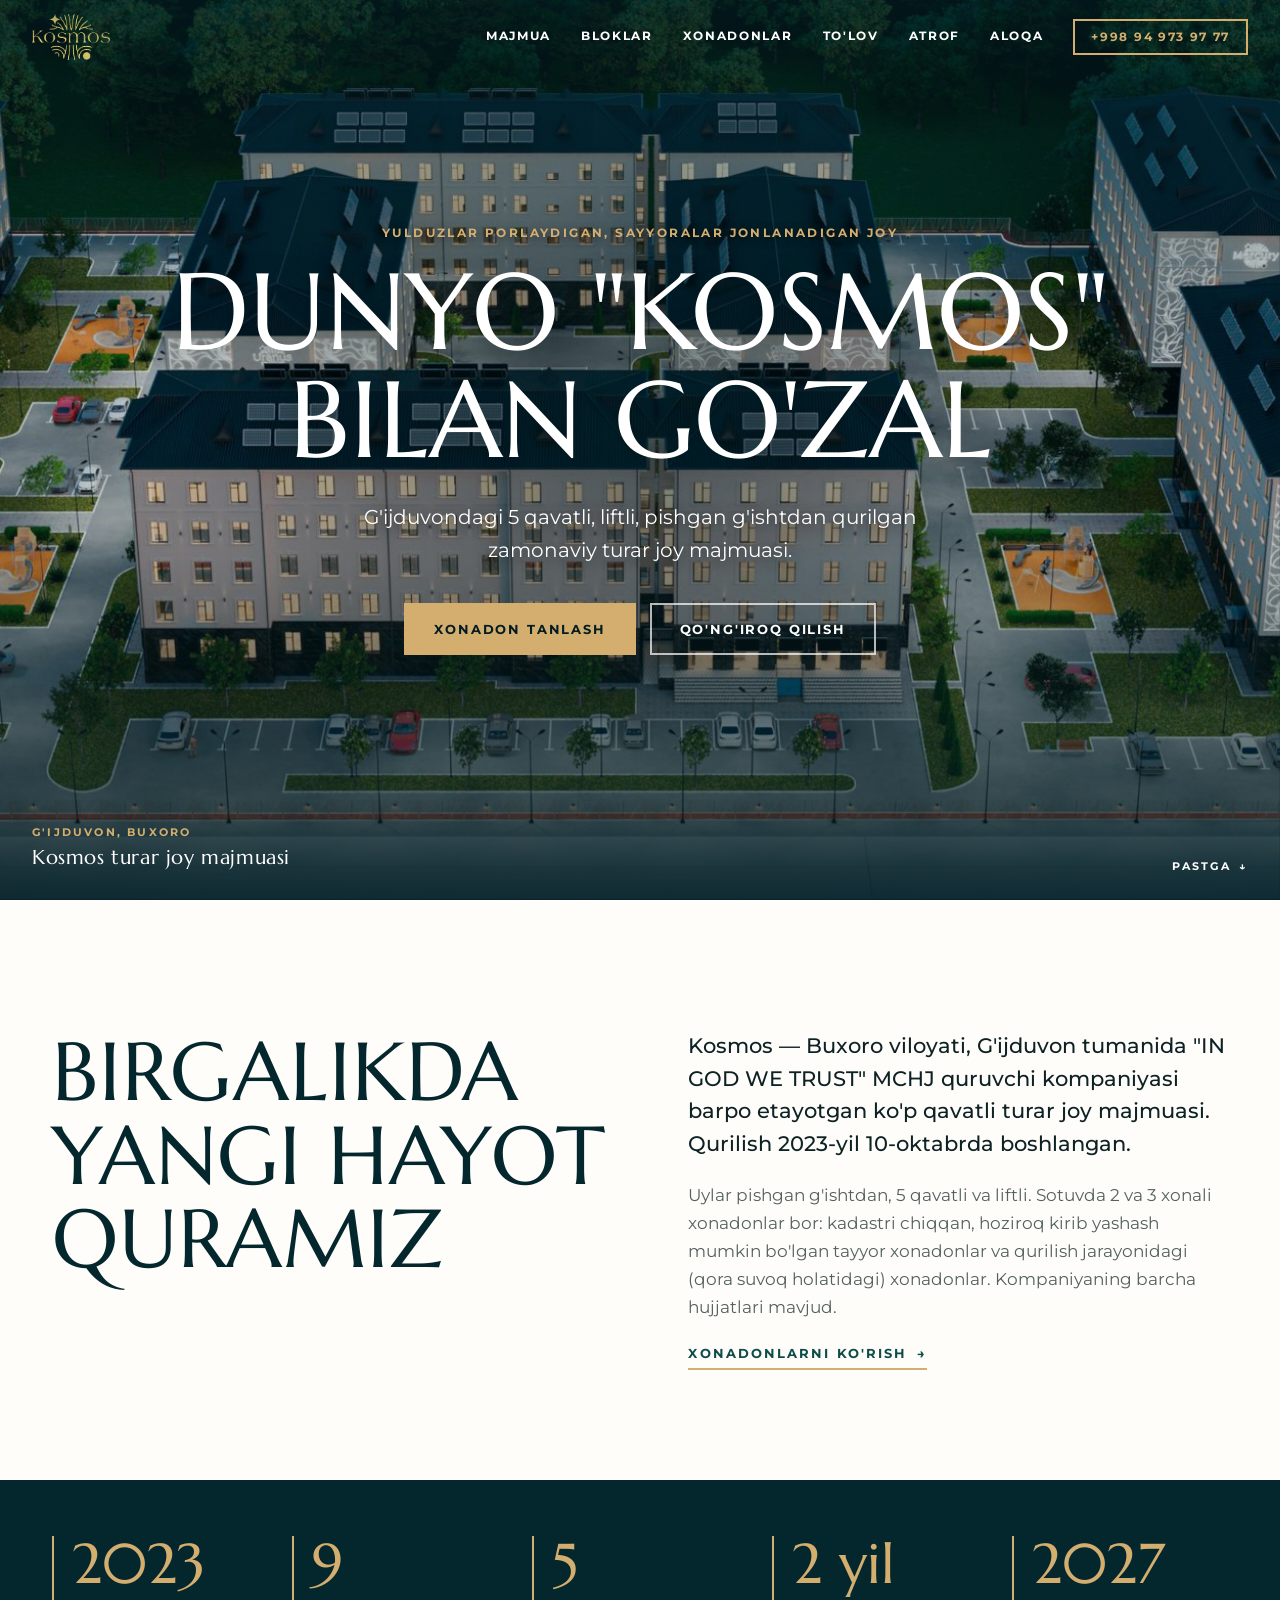
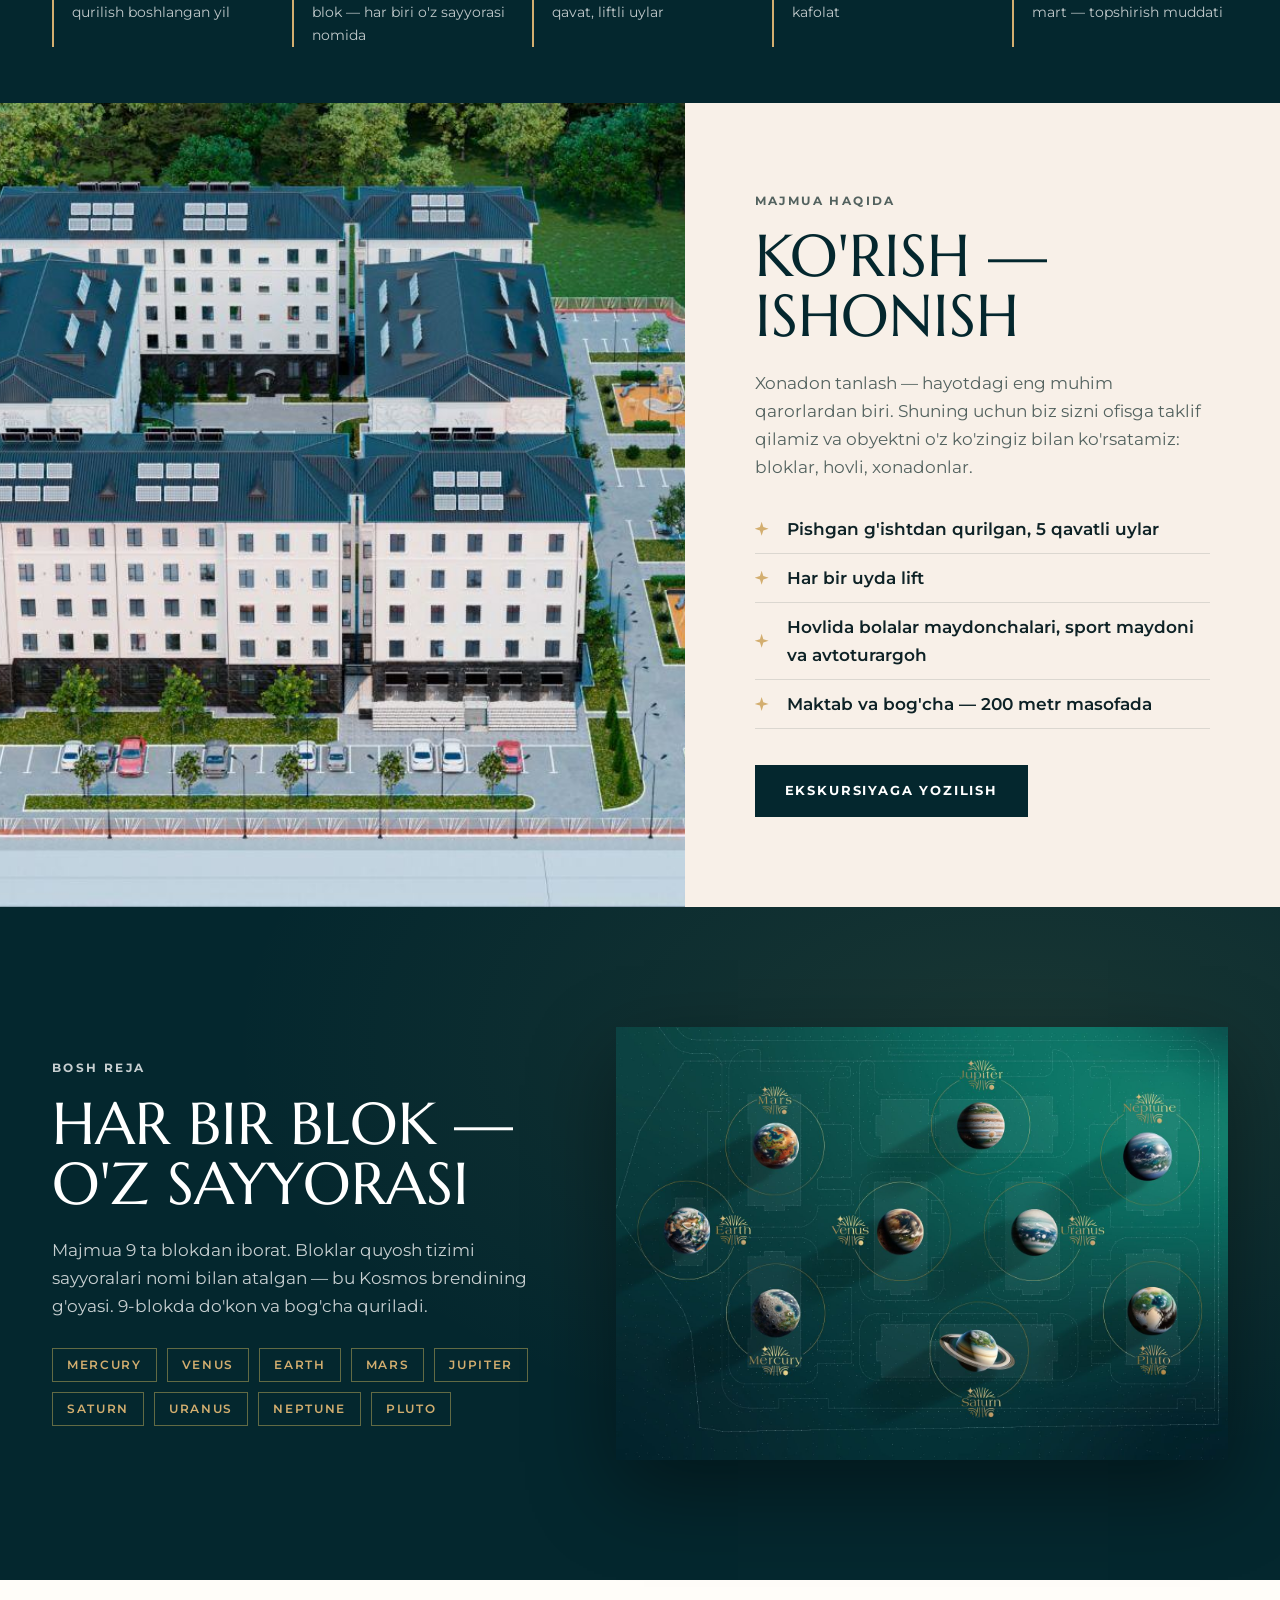
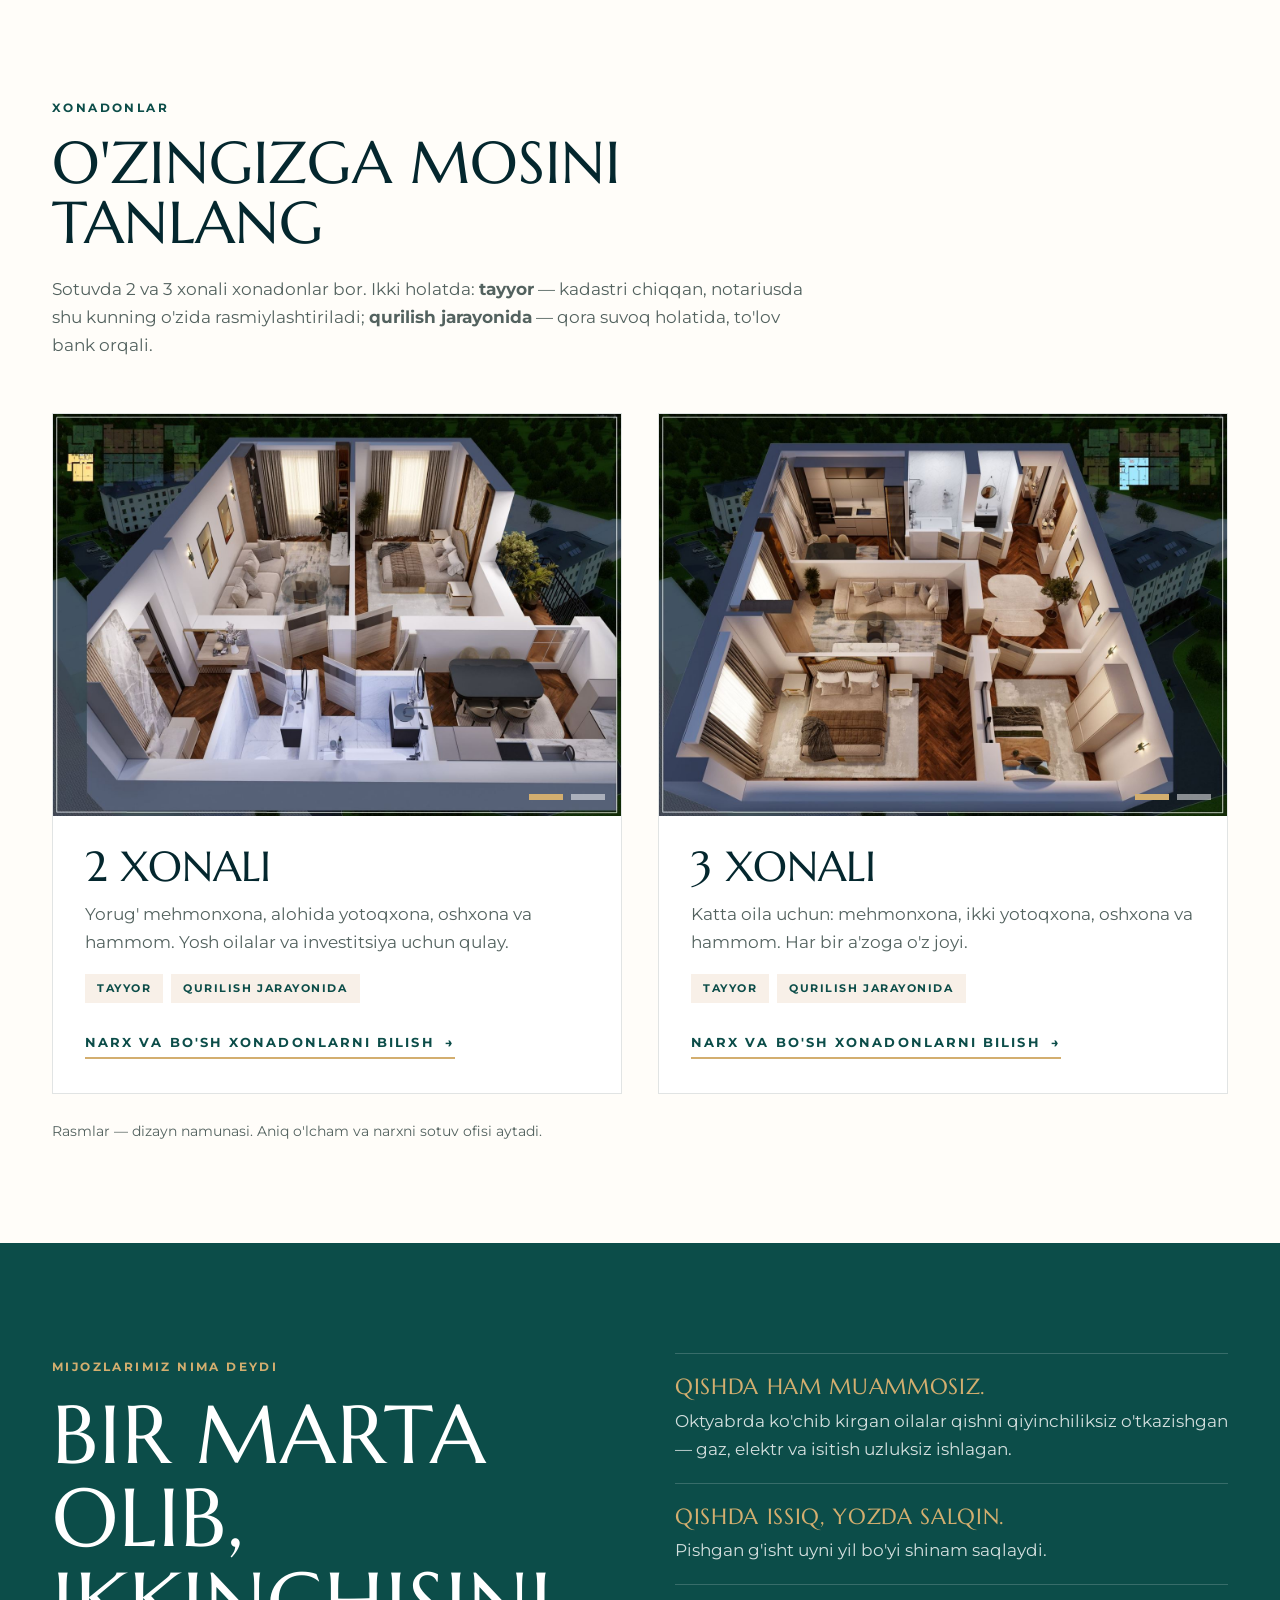
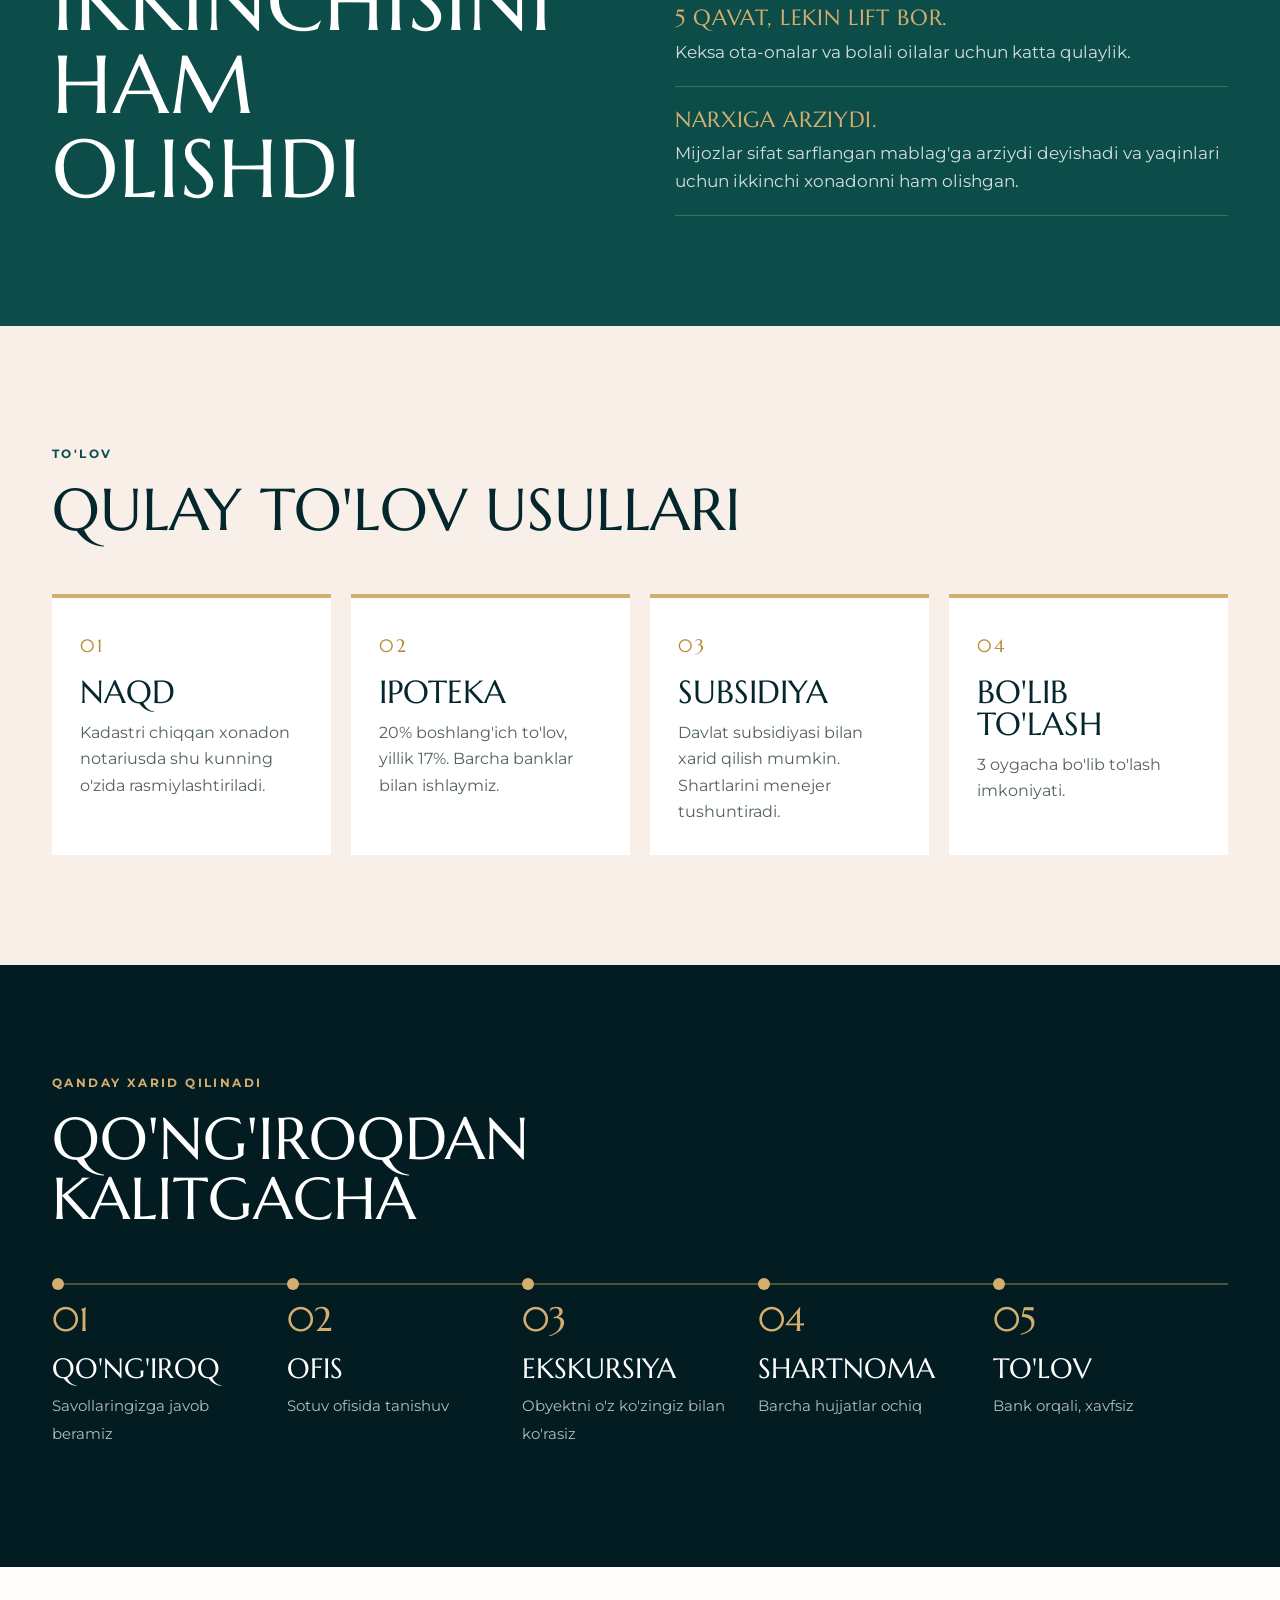
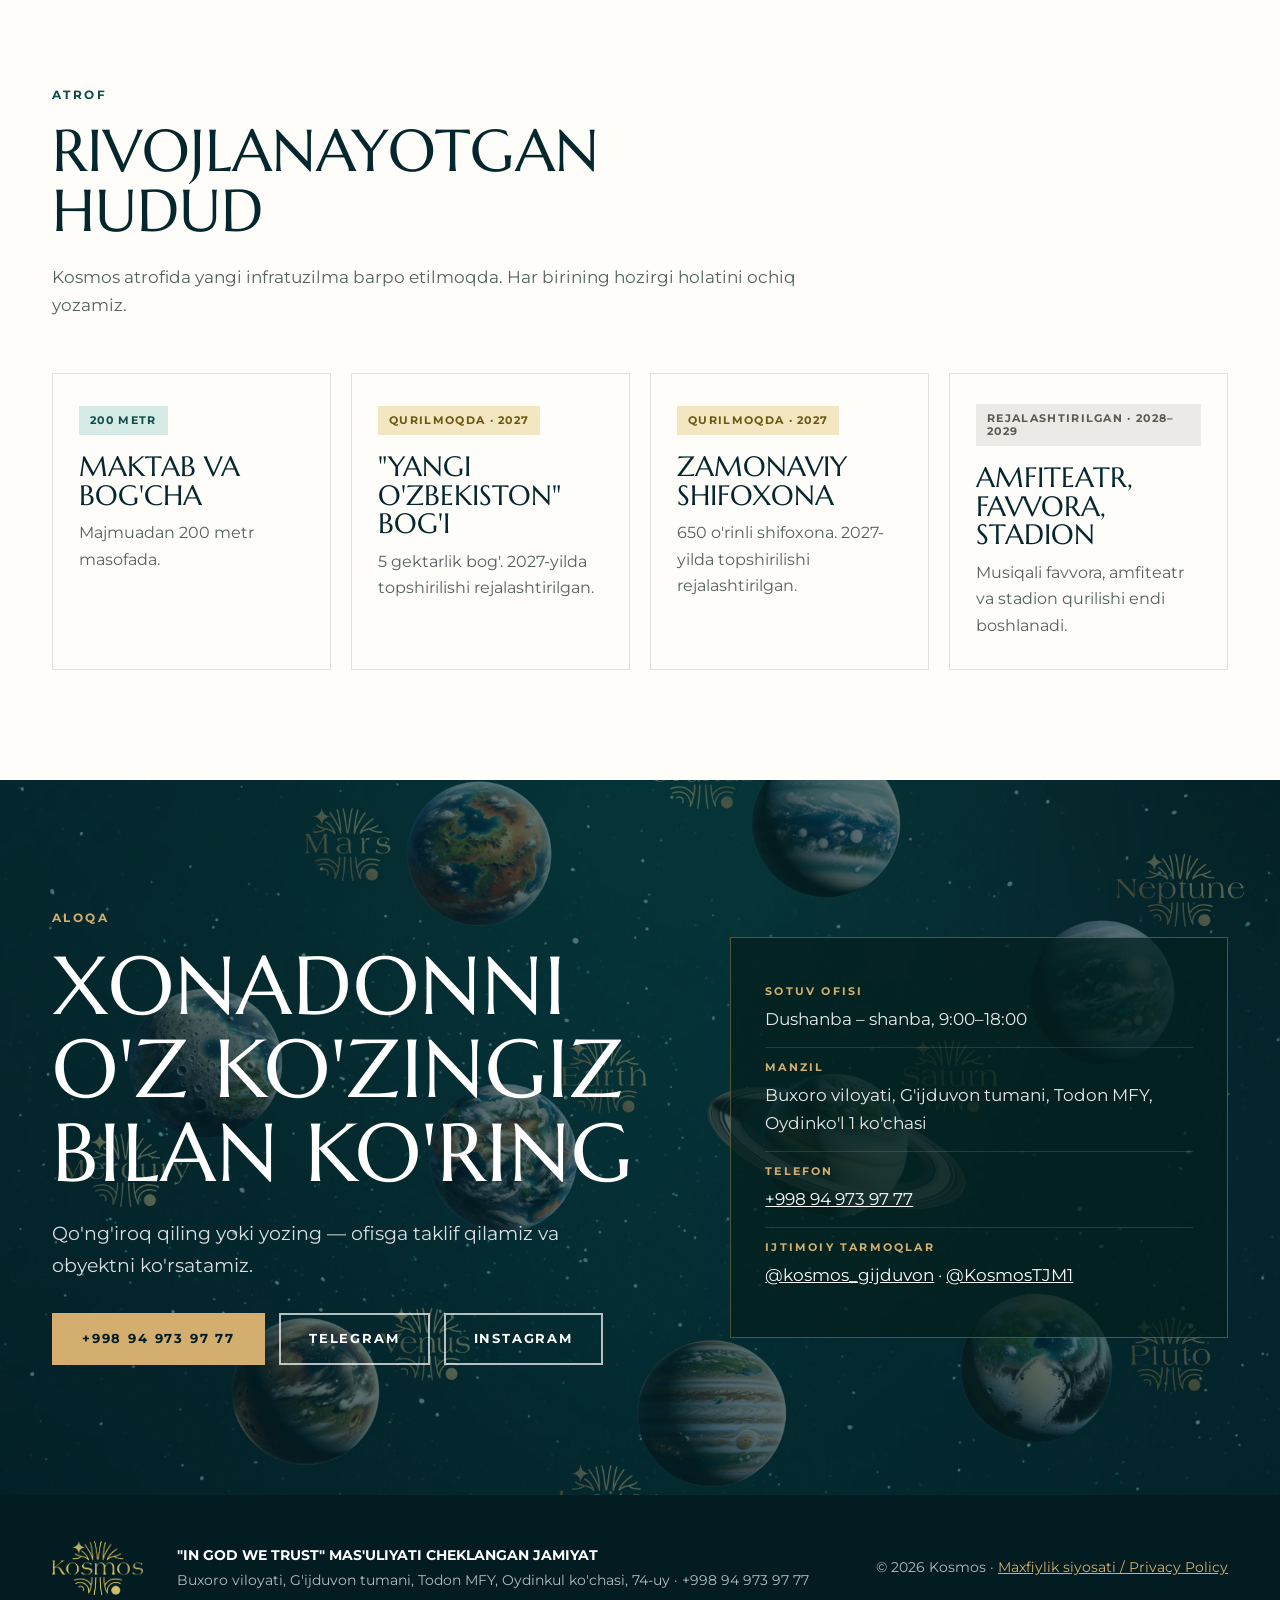
==== commit 459e2325: "Add files via upload" ====
--- a/index.html
+++ b/index.html
@@ -8,7 +8,7 @@
 <meta name="theme-color" content="#062F2B">
 <meta property="og:title" content="Kosmos turar joy majmuasi — G'ijduvon">
 <meta property="og:description" content="5 qavatli, liftli, pishgan g'ishtdan qurilgan uylar. 2 va 3 xonali xonadonlar.">
-<meta property="og:image" content="https://kosmostjm.uz/majmua.jpg">
+<meta property="og:image" content="https://kosmostjm.uz/kecha.jpg">
 <meta property="og:url" content="https://kosmostjm.uz/">
 <link rel="icon" href="logo-gold.png">
 <link rel="preconnect" href="https://fonts.googleapis.com">
@@ -38,7 +38,7 @@
 
   <!-- HERO -->
   <section class="hero">
-    <img class="hero__bg" src="majmua.jpg" alt="Kosmos turar joy majmuasining umumiy ko'rinishi">
+    <img class="hero__bg" src="kecha.jpg" alt="Kosmos turar joy majmuasi kechqurun: derazalarda chiroqlar yongan">
     <div class="hero__tint"></div>
     <div class="hero__content">
       <p class="eyebrow">Yulduzlar porlaydigan, sayyoralar jonlanadigan joy</p>
--- a/site.css
+++ b/site.css
@@ -63,11 +63,13 @@
 /* ---------- hero ---------- */
 .hero { position: relative; min-height: 100vh; min-height: 100svh; display: flex; align-items: center; justify-content: center; overflow: hidden; background: var(--deep); color: #fff; text-align: center; }
 .hero__bg { position: absolute; inset: 0; width: 100%; height: 100%; object-fit: cover; transform: scale(1.06); animation: drift 22s ease-out forwards; }
-.hero__tint { position: absolute; inset: 0; background: linear-gradient(180deg, rgba(6,47,43,.78) 0%, rgba(11,80,72,.55) 45%, rgba(4,31,28,.88) 100%); mix-blend-mode: multiply; }
-.hero__tint::after { content: ""; position: absolute; inset: 0; background: radial-gradient(ellipse at 50% 45%, rgba(4,31,28,0) 0%, rgba(4,31,28,.55) 100%); }
+/* Tungi rasm o'zi to'q — derazadagi chiroqlar ko'rinsin, matn esa o'qilsin */
+.hero__tint { position: absolute; inset: 0; background: linear-gradient(180deg, rgba(4,39,46,.55) 0%, rgba(4,39,46,.18) 40%, rgba(4,39,46,.25) 62%, rgba(3,28,33,.85) 100%); }
+.hero__tint::after { content: ""; position: absolute; inset: 0; background: radial-gradient(ellipse at 50% 48%, rgba(3,28,33,.45) 0%, rgba(3,28,33,0) 55%); }
 .hero__content { position: relative; z-index: 2; padding: 120px 24px 140px; max-width: 1100px; }
 .hero__title { font: 400 clamp(46px, 8.4vw, 128px)/1 var(--serif); text-transform: uppercase; margin: 0 0 26px; text-shadow: 0 4px 30px rgba(0,0,0,.25); }
-.hero__lead { font-size: clamp(17px, 1.6vw, 21px); max-width: 640px; margin: 0 auto 36px; color: rgba(255,255,255,.9); }
+.hero__lead { font-size: clamp(17px, 1.6vw, 21px); max-width: 640px; margin: 0 auto 36px; color: #fff; text-shadow: 0 2px 14px rgba(0,0,0,.7); }
+.hero .eyebrow { text-shadow: 0 2px 10px rgba(0,0,0,.6); }
 .hero__cta { display: flex; flex-wrap: wrap; gap: 14px; justify-content: center; }
 .hero__foot { position: absolute; z-index: 2; left: 0; right: 0; bottom: 0; display: flex; justify-content: space-between; align-items: flex-end; padding: 0 32px 28px; text-align: left; }
 .hero__place span { display: block; font: 700 11px/1 var(--cond); letter-spacing: .2em; text-transform: uppercase; color: var(--gold); margin-bottom: 6px; }
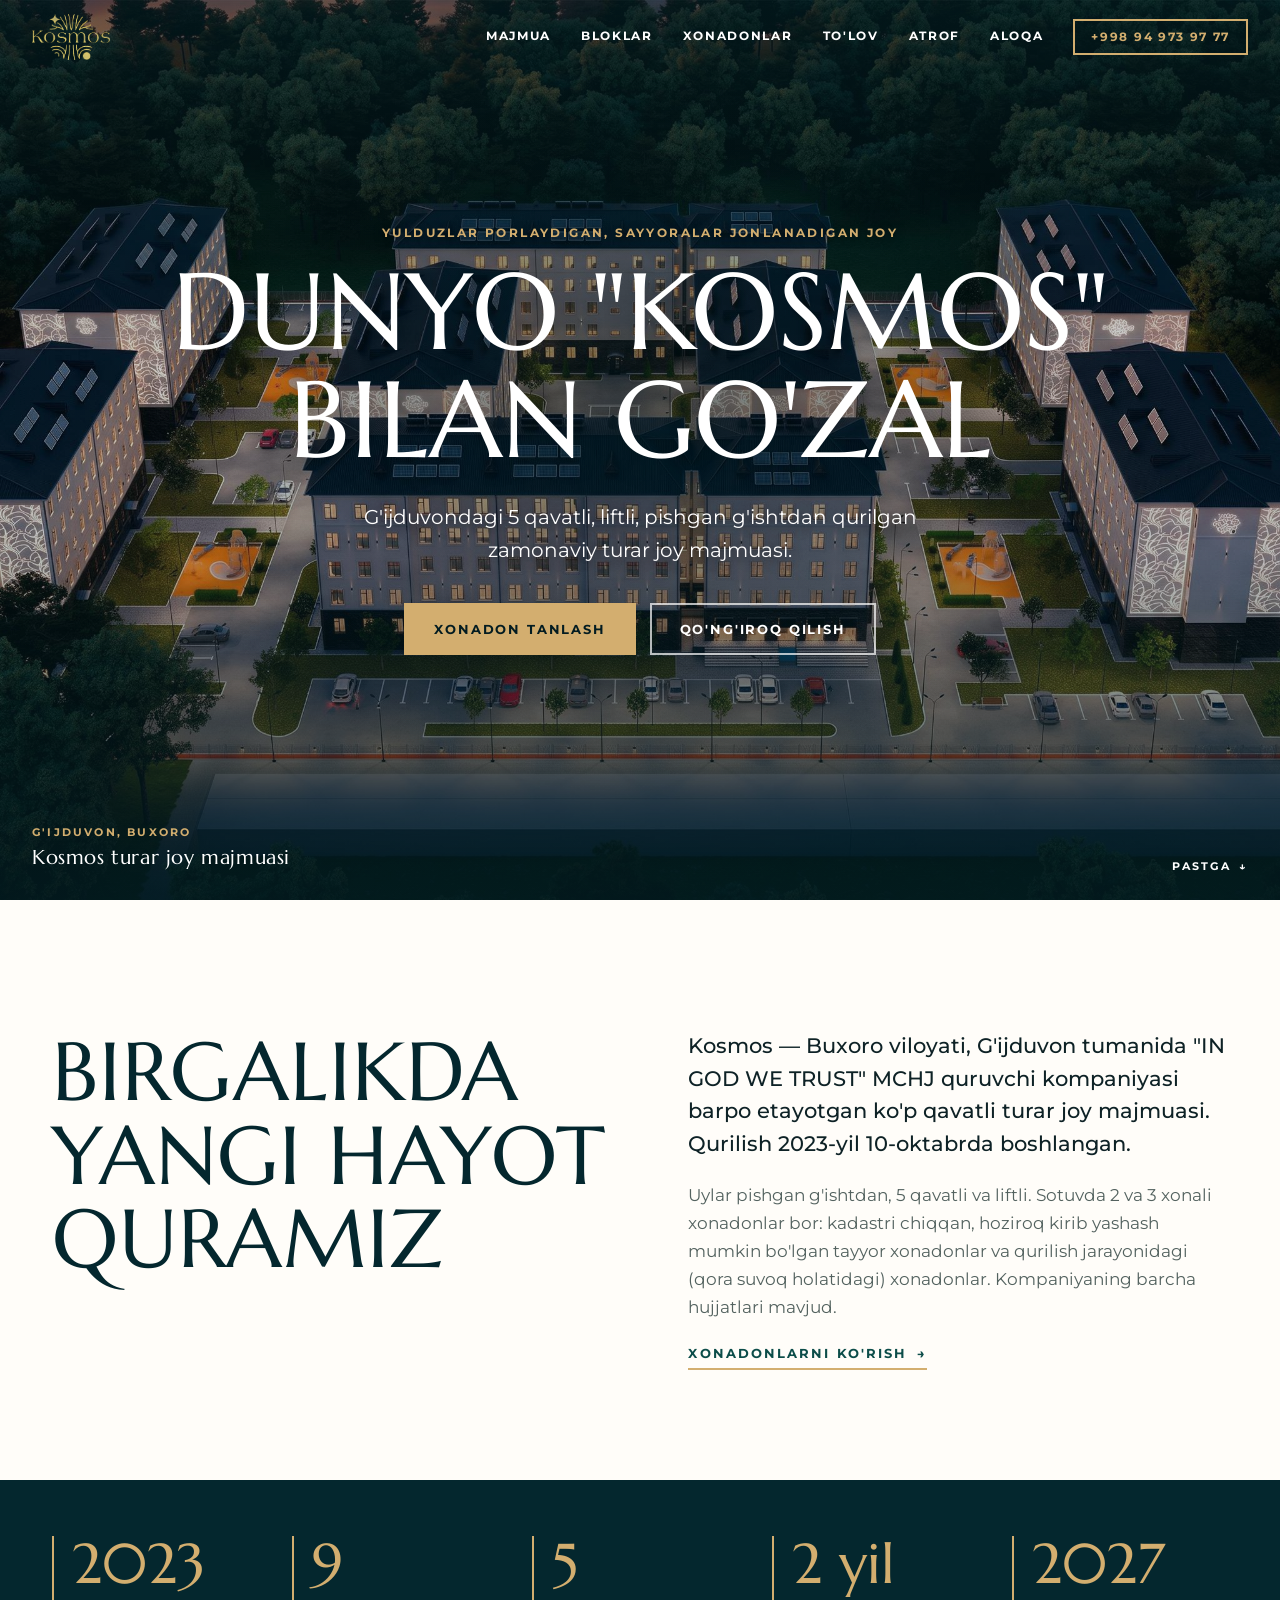
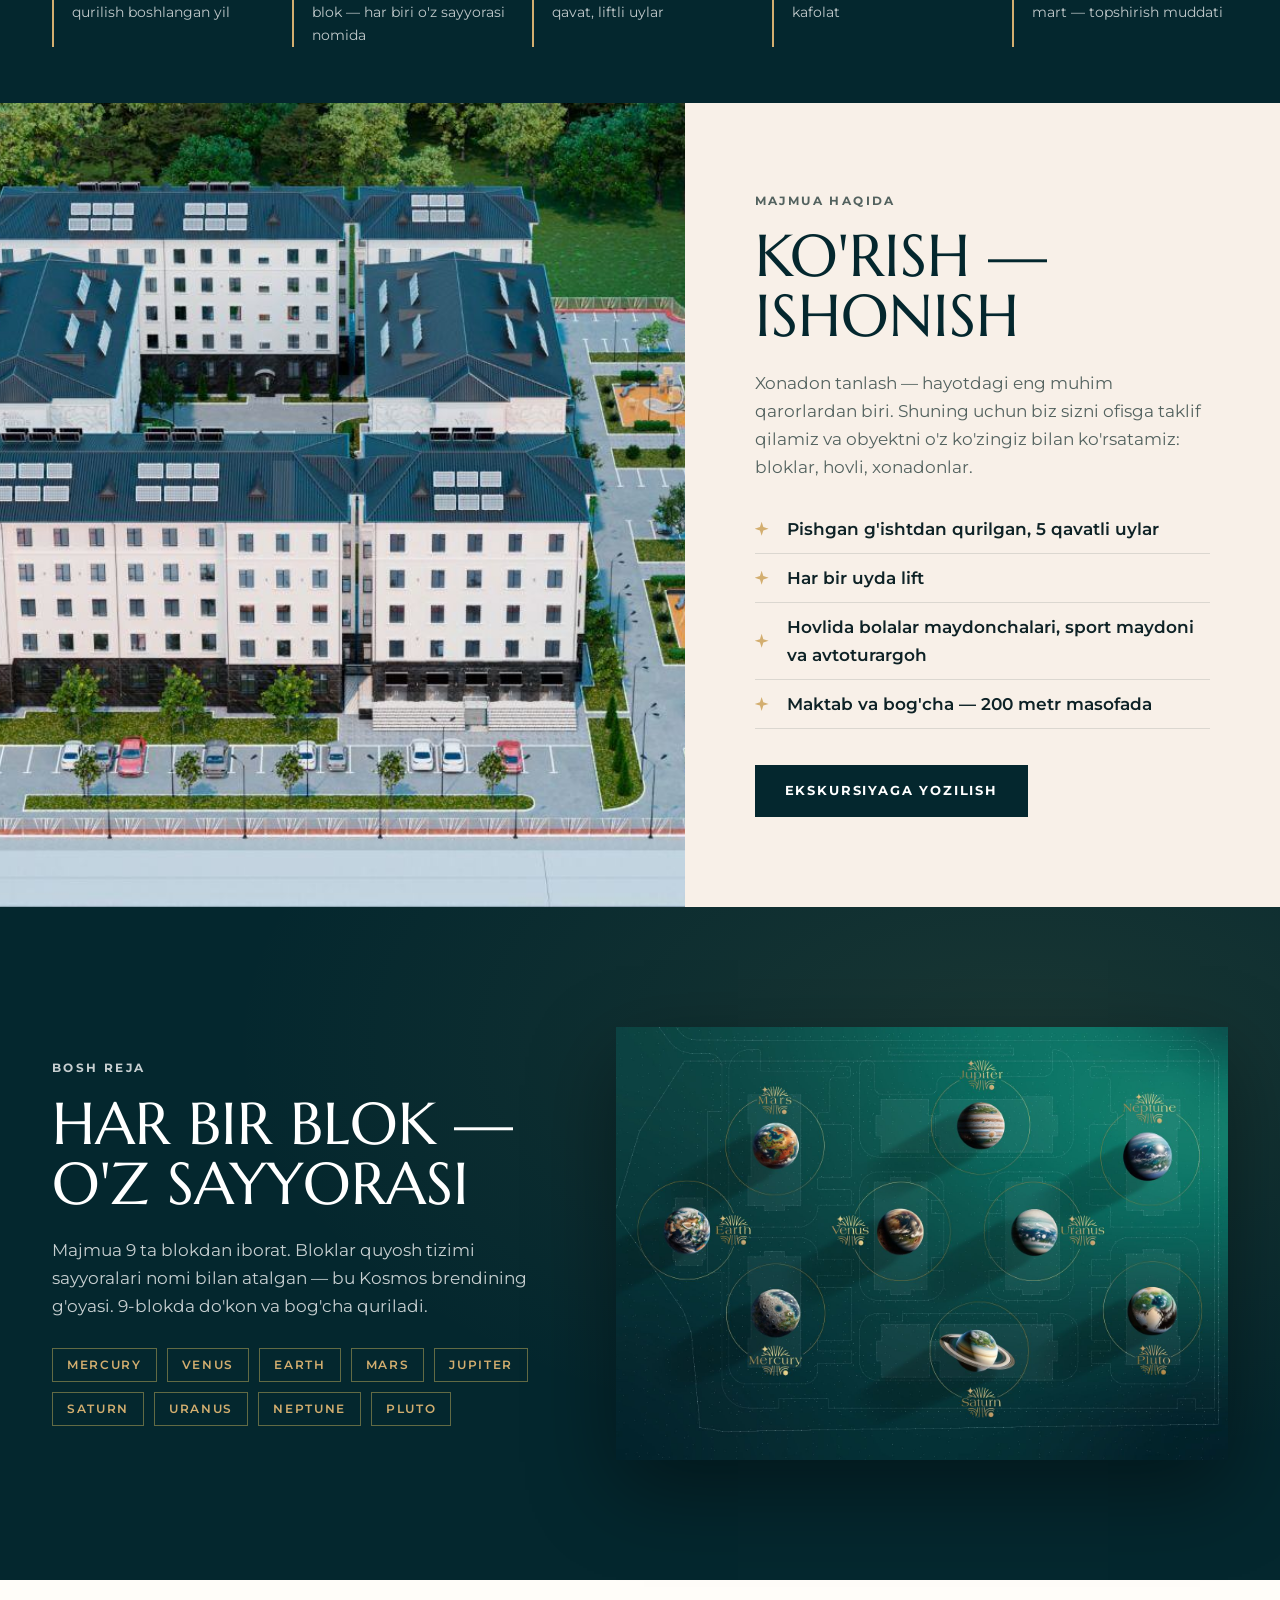
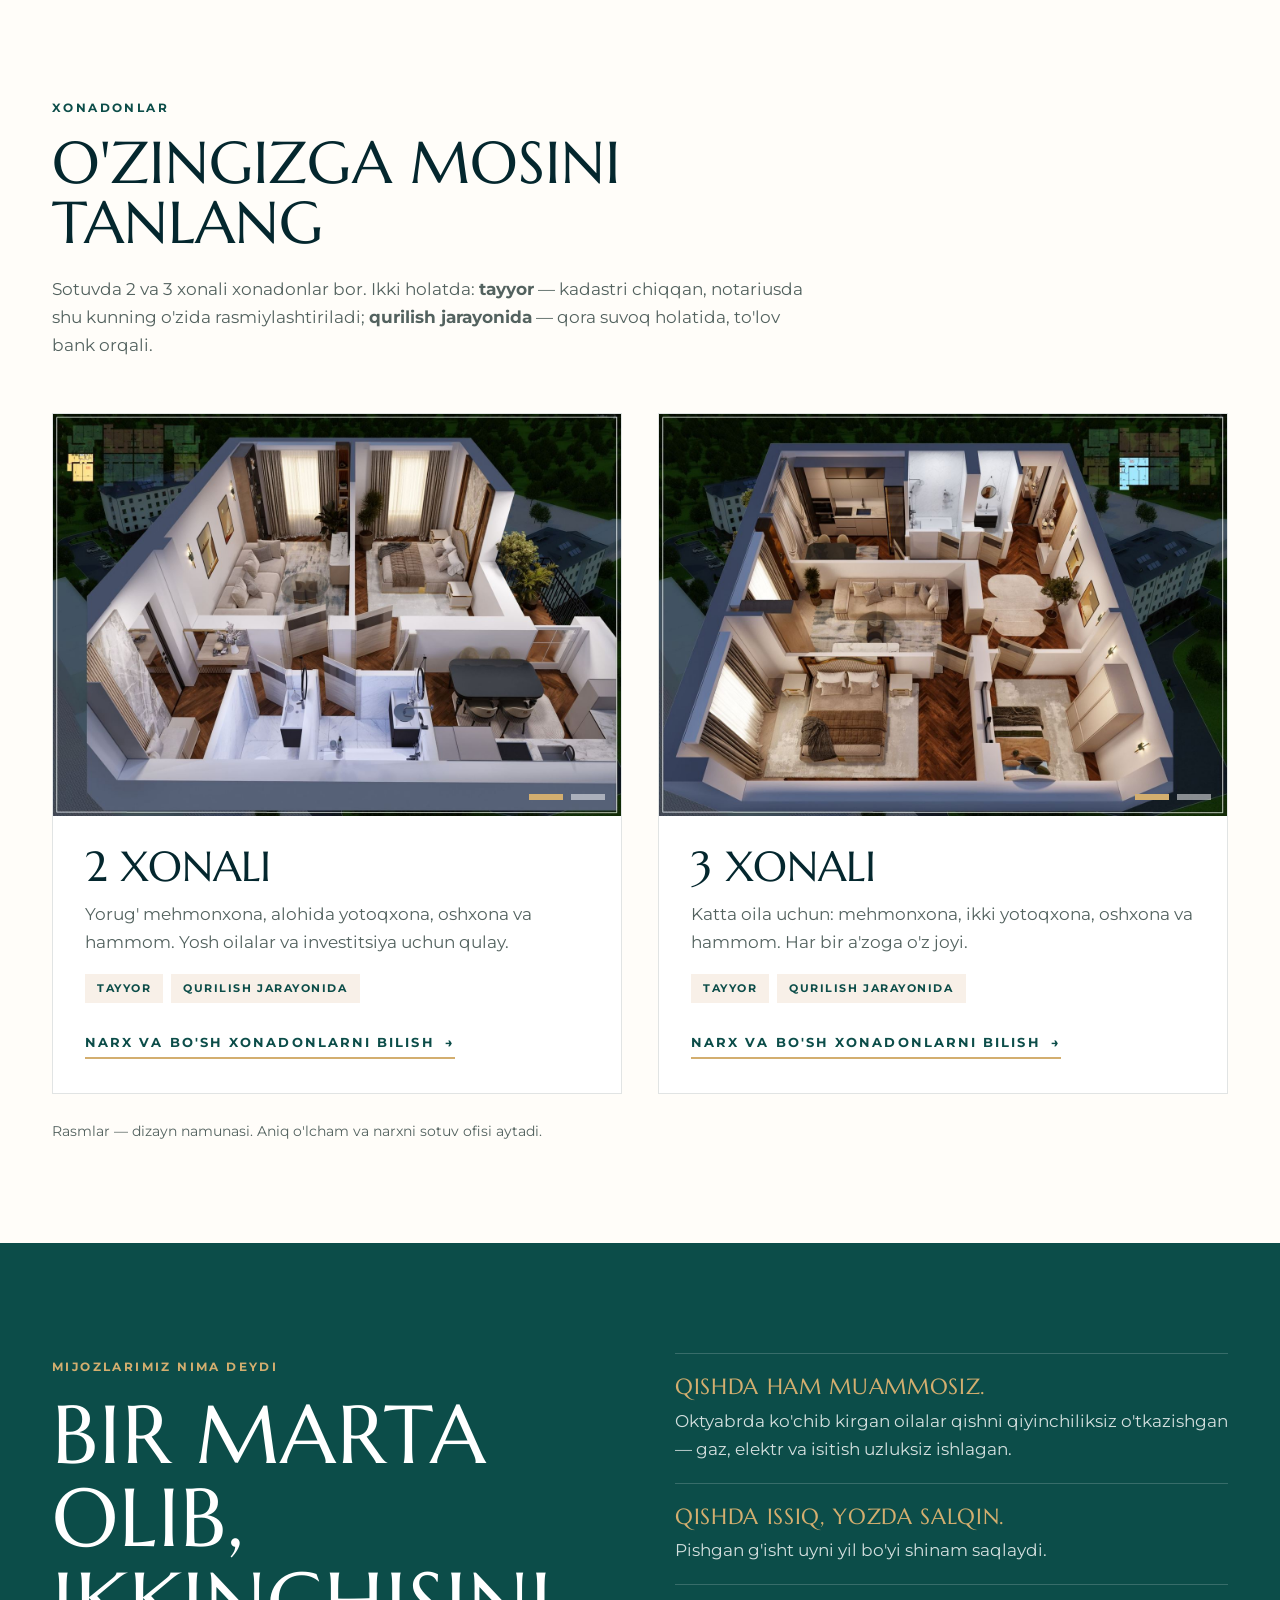
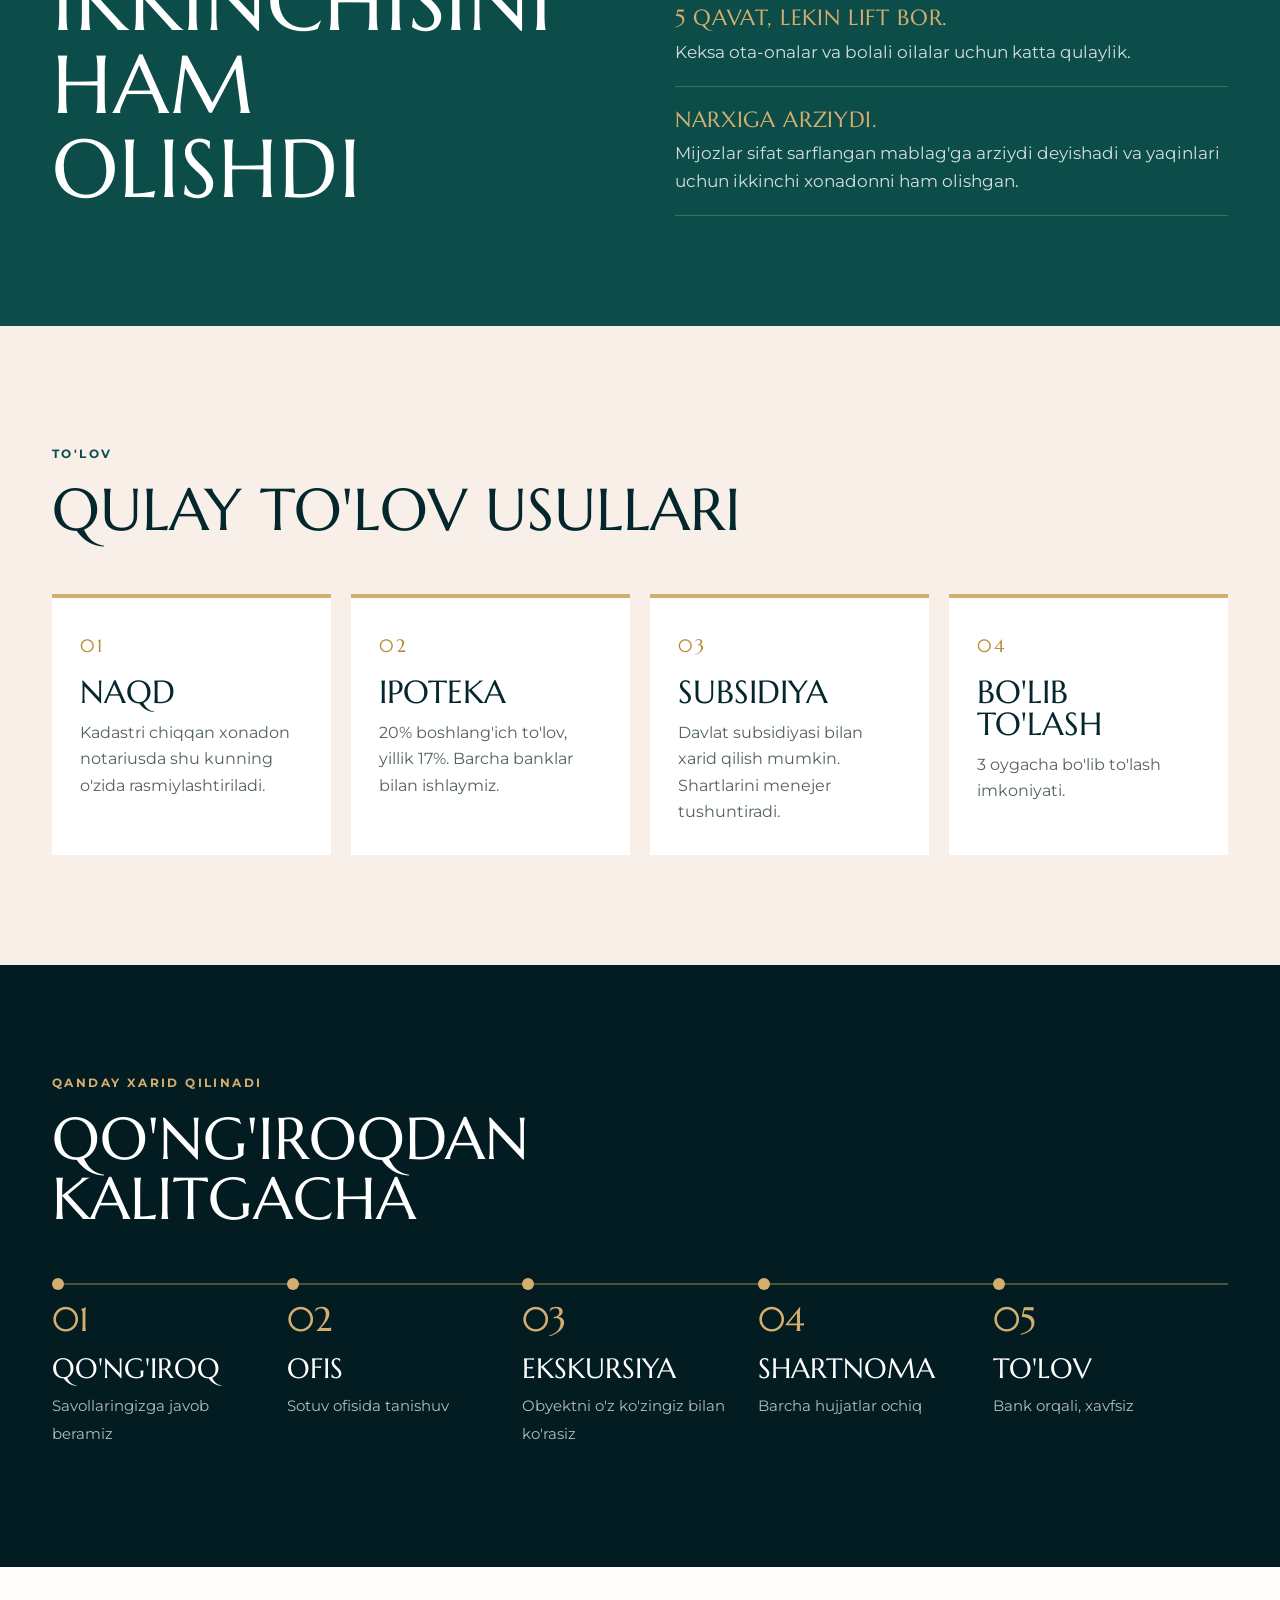
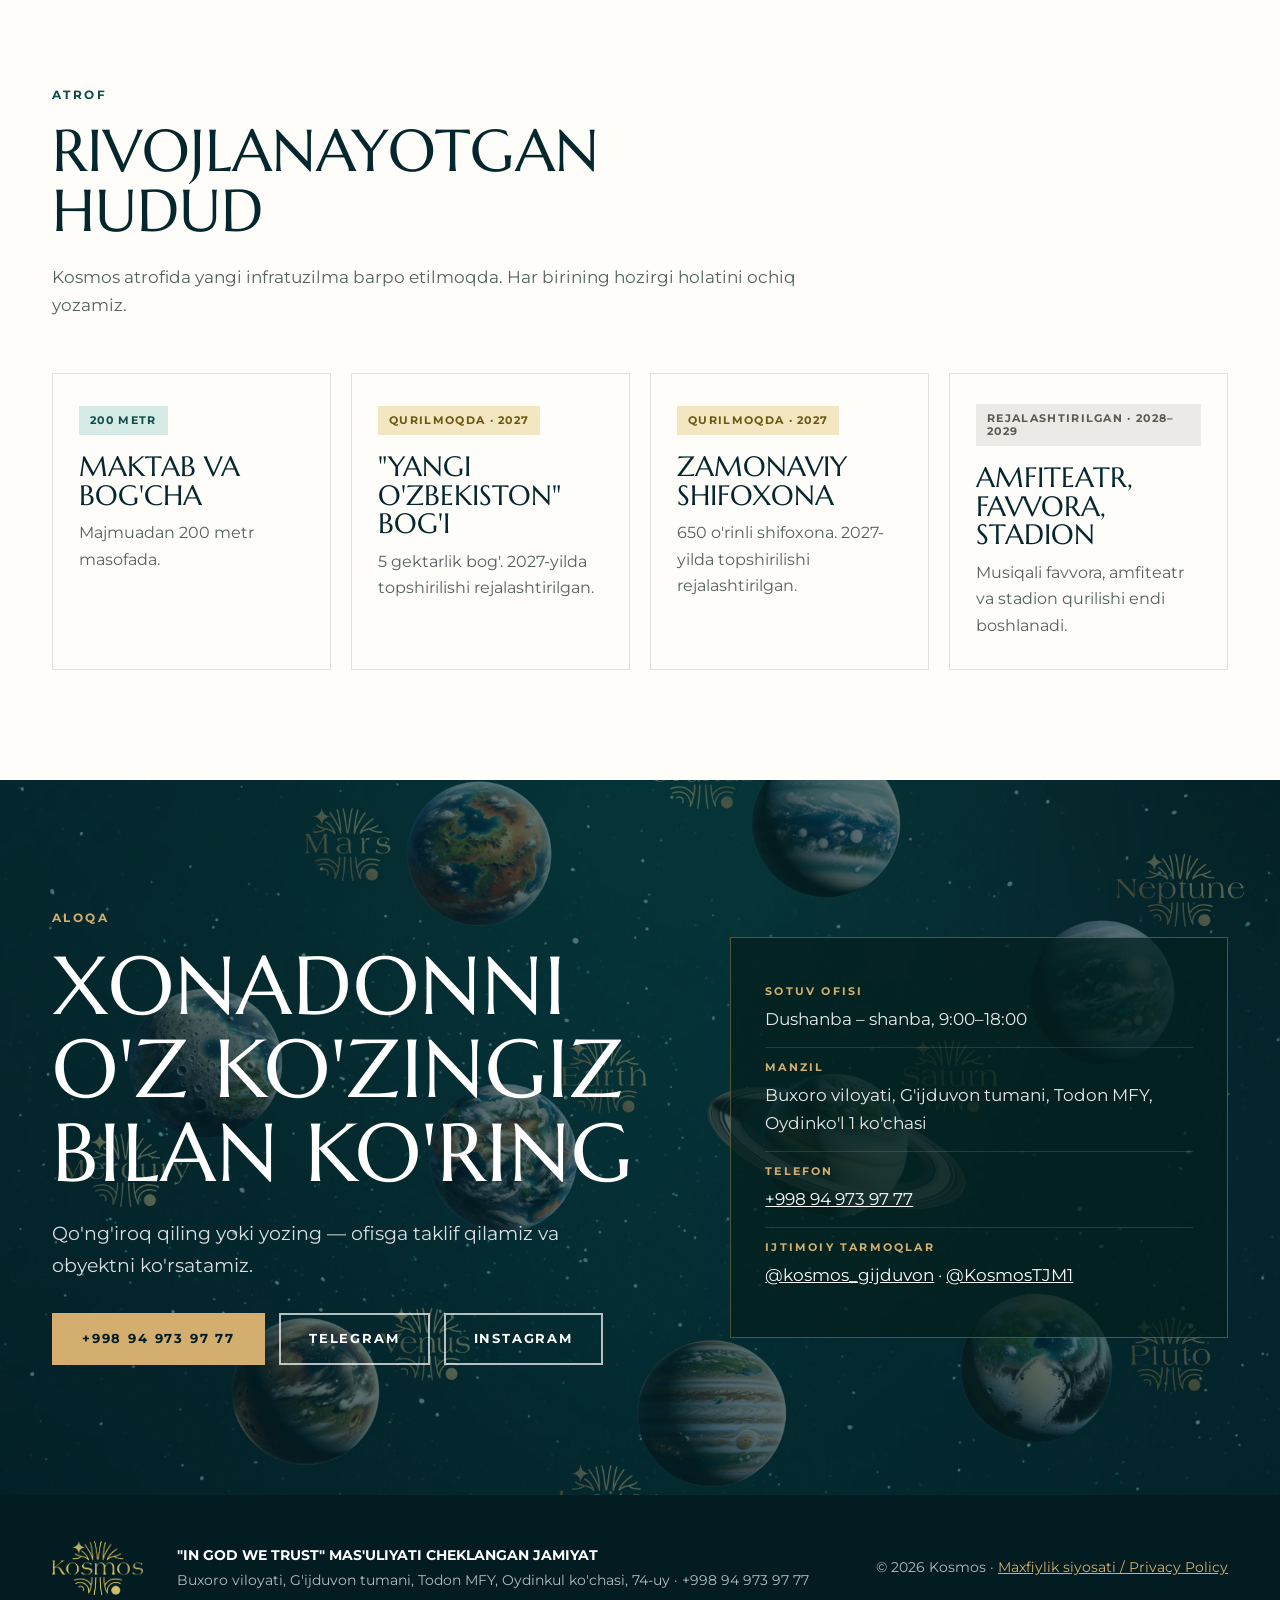
==== commit f7586d4b: "Add files via upload" ====
--- a/index.html
+++ b/index.html
@@ -8,7 +8,7 @@
 <meta name="theme-color" content="#062F2B">
 <meta property="og:title" content="Kosmos turar joy majmuasi — G'ijduvon">
 <meta property="og:description" content="5 qavatli, liftli, pishgan g'ishtdan qurilgan uylar. 2 va 3 xonali xonadonlar.">
-<meta property="og:image" content="https://kosmostjm.uz/kecha.jpg">
+<meta property="og:image" content="https://kosmostjm.uz/bosh-kompyuter.jpg">
 <meta property="og:url" content="https://kosmostjm.uz/">
 <link rel="icon" href="logo-gold.png">
 <link rel="preconnect" href="https://fonts.googleapis.com">
@@ -38,7 +38,10 @@
 
   <!-- HERO -->
   <section class="hero">
-    <img class="hero__bg" src="kecha.jpg" alt="Kosmos turar joy majmuasi kechqurun: derazalarda chiroqlar yongan">
+    <picture>
+      <source media="(max-width: 700px) and (orientation: portrait)" srcset="bosh-telefon.jpg">
+      <img class="hero__bg" src="bosh-kompyuter.jpg" alt="Kosmos turar joy majmuasi kechqurun: derazalarda chiroqlar yongan">
+    </picture>
     <div class="hero__tint"></div>
     <div class="hero__content">
       <p class="eyebrow">Yulduzlar porlaydigan, sayyoralar jonlanadigan joy</p>
